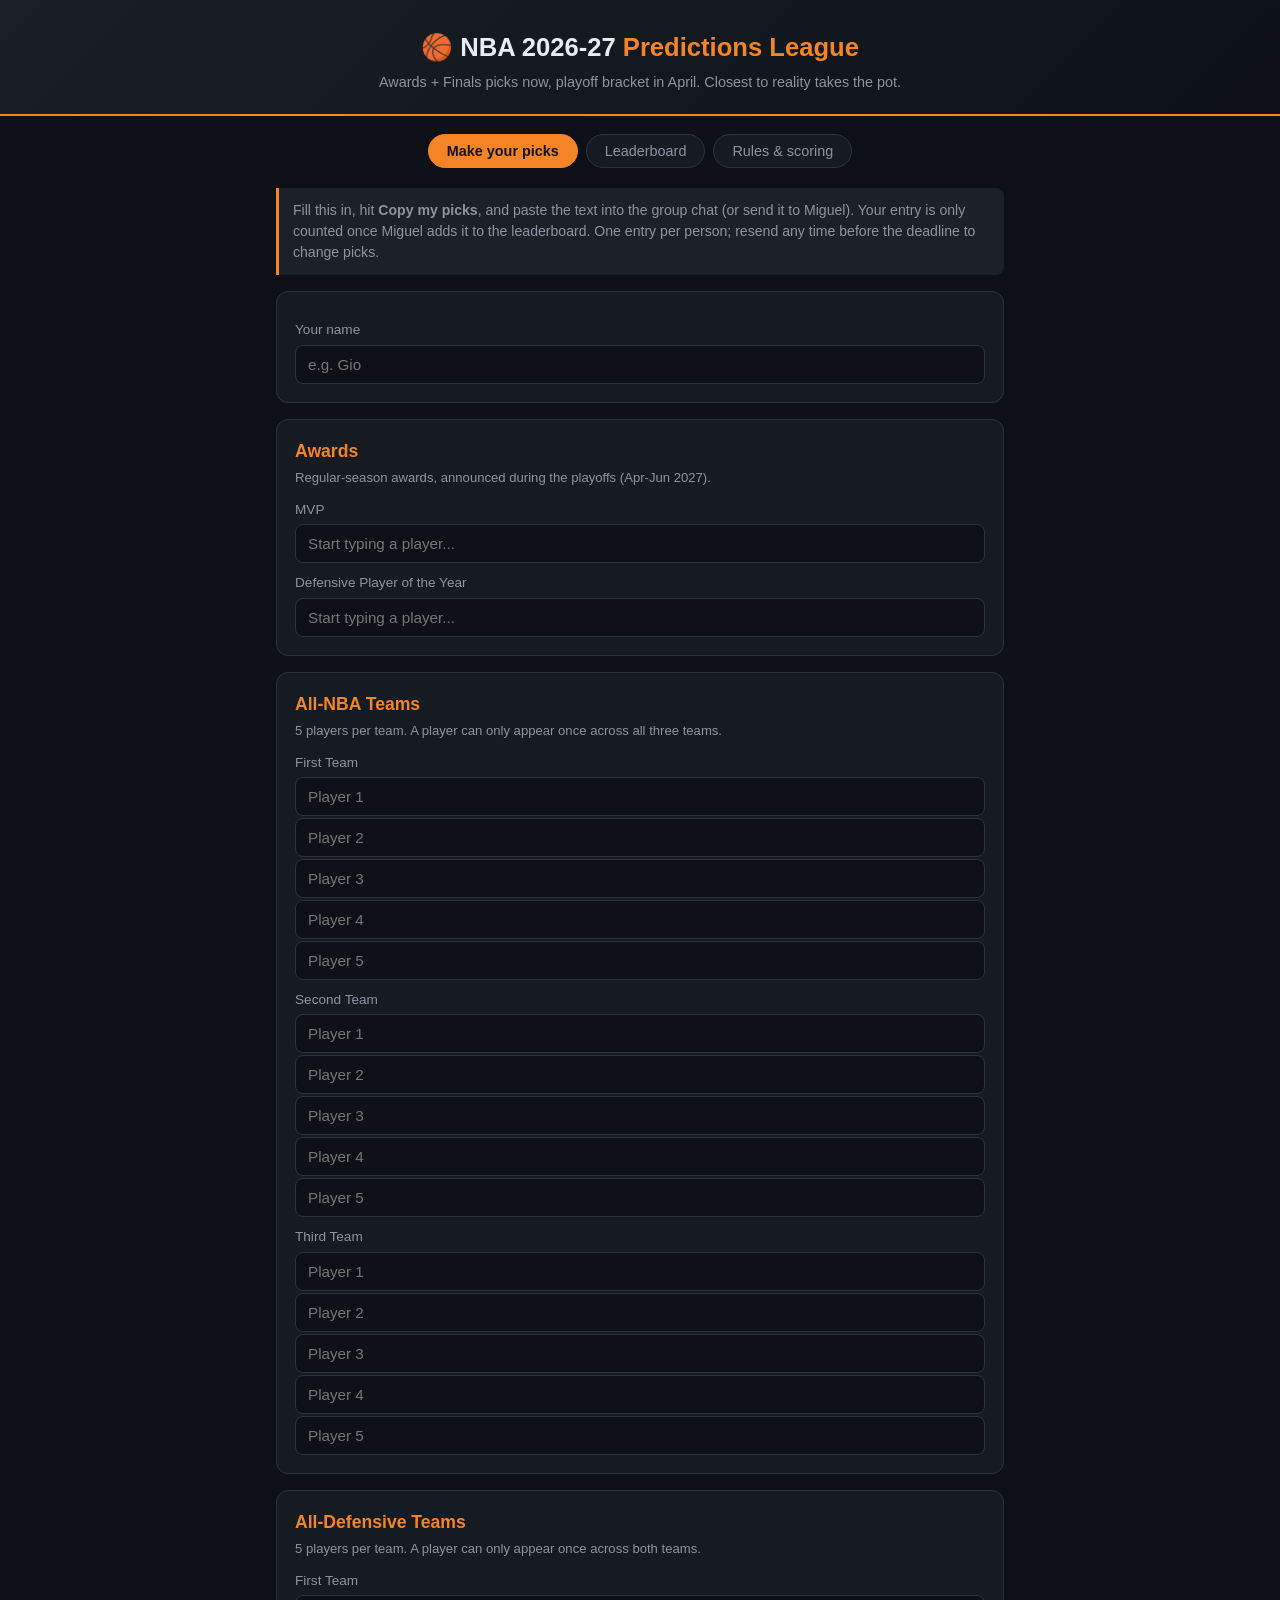
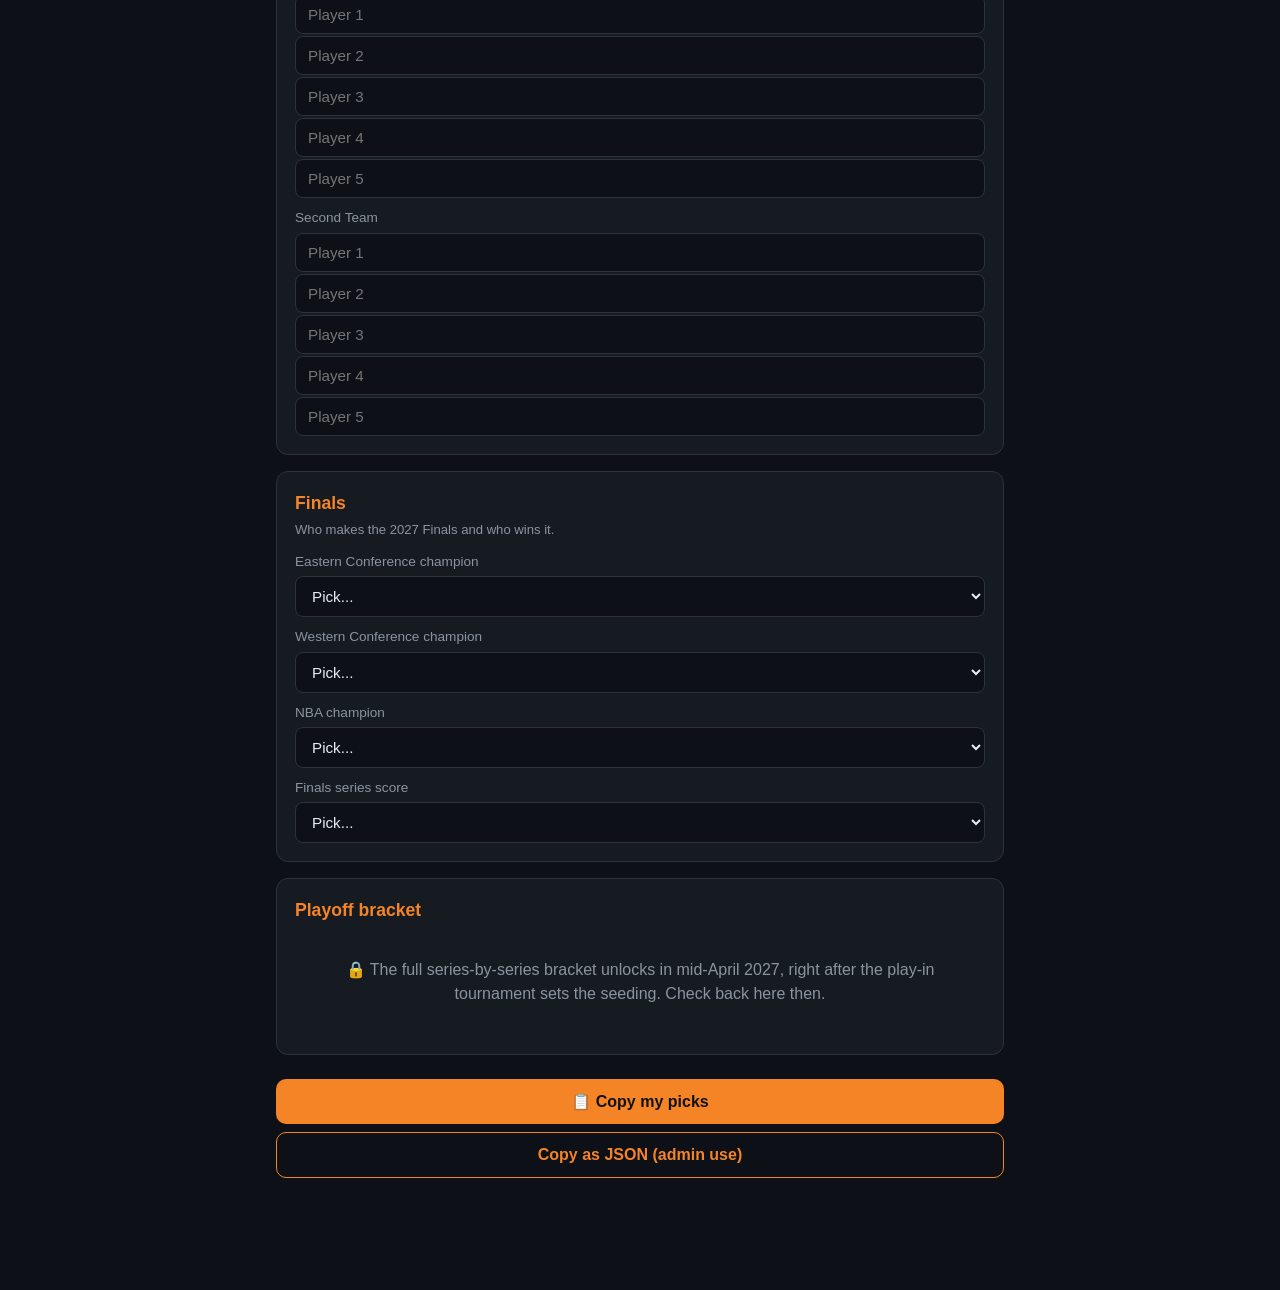
==== index.html @ 23dc4b5f "Rename 1-index.html to index.html" ====
<!DOCTYPE html>
<html lang="en">
<head>
<meta charset="UTF-8">
<meta name="viewport" content="width=device-width, initial-scale=1.0">
<title>NBA 26-27 Predictions League</title>
<style>
  :root { --bg:#0d1117; --card:#161b22; --line:#2d333b; --txt:#e6edf3; --dim:#8b949e; --orange:#f58426; --blue:#1d4ed8; }
  * { box-sizing:border-box; margin:0; padding:0; }
  body { font-family:-apple-system,'Segoe UI',Roboto,Helvetica,Arial,sans-serif; background:var(--bg); color:var(--txt); line-height:1.5; padding-bottom:60px; }
  header { background:linear-gradient(135deg,#1a1f27,#0d1117); border-bottom:2px solid var(--orange); padding:28px 16px 20px; text-align:center; }
  header h1 { font-size:1.6rem; } header h1 span { color:var(--orange); }
  header p { color:var(--dim); font-size:.9rem; margin-top:6px; }
  nav { display:flex; justify-content:center; gap:8px; margin:18px 16px 0; flex-wrap:wrap; }
  nav button { background:var(--card); color:var(--dim); border:1px solid var(--line); border-radius:20px; padding:8px 18px; font-size:.9rem; cursor:pointer; }
  nav button.active { background:var(--orange); color:#111; border-color:var(--orange); font-weight:600; }
  main { max-width:760px; margin:0 auto; padding:20px 16px; }
  .tab { display:none; } .tab.active { display:block; }
  .card { background:var(--card); border:1px solid var(--line); border-radius:12px; padding:18px; margin-bottom:16px; }
  .card h2 { font-size:1.1rem; color:var(--orange); margin-bottom:4px; }
  .card .sub { color:var(--dim); font-size:.82rem; margin-bottom:12px; }
  label { display:block; font-size:.85rem; color:var(--dim); margin:10px 0 4px; }
  input, select { width:100%; background:#0d1117; color:var(--txt); border:1px solid var(--line); border-radius:8px; padding:10px 12px; font-size:.95rem; }
  input:focus, select:focus { outline:none; border-color:var(--orange); }
  .row5 { display:grid; grid-template-columns:1fr; gap:2px; }
  .btn { display:inline-block; background:var(--orange); color:#111; border:none; border-radius:10px; padding:13px 22px; font-size:1rem; font-weight:700; cursor:pointer; width:100%; margin-top:8px; }
  .btn.secondary { background:transparent; color:var(--orange); border:1px solid var(--orange); }
  .btn:disabled { opacity:.5; cursor:not-allowed; }
  #msg { text-align:center; margin-top:10px; font-size:.9rem; min-height:22px; }
  #msg.ok { color:#3fb950; } #msg.err { color:#f85149; }
  table { width:100%; border-collapse:collapse; font-size:.88rem; }
  th, td { padding:9px 8px; border-bottom:1px solid var(--line); text-align:left; }
  th { color:var(--dim); font-weight:600; font-size:.78rem; text-transform:uppercase; letter-spacing:.04em; }
  .picks-detail { font-size:.8rem; color:var(--dim); }
  .pill { display:inline-block; background:#21262d; border-radius:12px; padding:2px 10px; margin:2px 2px; font-size:.78rem; }
  .pill.hit { background:#14532d; color:#86efac; } .pill.close { background:#713f12; color:#fde047; }
  ol.rules { padding-left:20px; } ol.rules li { margin-bottom:10px; font-size:.92rem; }
  ol.rules b { color:var(--orange); }
  .note { background:#1c2128; border-left:3px solid var(--orange); padding:12px 14px; border-radius:0 8px 8px 0; font-size:.88rem; color:var(--dim); margin-bottom:16px; }
  .locked { text-align:center; padding:30px 10px; color:var(--dim); }
</style>
</head>
<body>
<header>
  <h1>🏀 NBA 2026-27 <span>Predictions League</span></h1>
  <p>Awards + Finals picks now, playoff bracket in April. Closest to reality takes the pot.</p>
</header>
<nav>
  <button class="active" data-tab="pick">Make your picks</button>
  <button data-tab="board">Leaderboard</button>
  <button data-tab="rules">Rules & scoring</button>
</nav>
<main>
  <div class="tab active" id="tab-pick">
    <div class="note">Fill this in, hit <b>Copy my picks</b>, and paste the text into the group chat (or send it to Miguel). Your entry is only counted once Miguel adds it to the leaderboard. One entry per person; resend any time before the deadline to change picks.</div>
    <div class="card">
      <label>Your name</label>
      <input id="f-name" placeholder="e.g. Gio" maxlength="30">
    </div>
    <div class="card">
      <h2>Awards</h2>
      <div class="sub">Regular-season awards, announced during the playoffs (Apr-Jun 2027).</div>
      <label>MVP</label><input class="pl" id="f-mvp" list="players" placeholder="Start typing a player...">
      <label>Defensive Player of the Year</label><input class="pl" id="f-dpoy" list="players" placeholder="Start typing a player...">
    </div>
    <div class="card">
      <h2>All-NBA Teams</h2>
      <div class="sub">5 players per team. A player can only appear once across all three teams.</div>
      <label>First Team</label><div class="row5" id="f-nba1"></div>
      <label>Second Team</label><div class="row5" id="f-nba2"></div>
      <label>Third Team</label><div class="row5" id="f-nba3"></div>
    </div>
    <div class="card">
      <h2>All-Defensive Teams</h2>
      <div class="sub">5 players per team. A player can only appear once across both teams.</div>
      <label>First Team</label><div class="row5" id="f-def1"></div>
      <label>Second Team</label><div class="row5" id="f-def2"></div>
    </div>
    <div class="card">
      <h2>Finals</h2>
      <div class="sub">Who makes the 2027 Finals and who wins it.</div>
      <label>Eastern Conference champion</label><select id="f-east"></select>
      <label>Western Conference champion</label><select id="f-west"></select>
      <label>NBA champion</label><select id="f-champ"></select>
      <label>Finals series score</label>
      <select id="f-score"><option value="">Pick...</option><option>4-0</option><option>4-1</option><option>4-2</option><option>4-3</option></select>
    </div>
    <div class="card">
      <h2>Playoff bracket</h2>
      <div class="locked">🔒 The full series-by-series bracket unlocks in mid-April 2027, right after the play-in tournament sets the seeding. Check back here then.</div>
    </div>
    <button class="btn" id="btn-copy">📋 Copy my picks</button>
    <button class="btn secondary" id="btn-json">Copy as JSON (admin use)</button>
    <div id="msg"></div>
  </div>

  <div class="tab" id="tab-board">
    <div id="board"></div>
  </div>

  <div class="tab" id="tab-rules">
    <div class="card">
      <h2>How it works</h2>
      <ol class="rules">
        <li><b>Enter before the deadline.</b> Award + Finals picks lock when the 2027 play-in tournament tips off (mid-April 2027). The playoff bracket opens right after, and locks before Game 1 of the first round.</li>
        <li><b>Submit via the group chat.</b> This site can't store entries itself. Fill the form, copy the text, paste it to Miguel. He adds it to the leaderboard.</li>
        <li><b>Scoring is automatic.</b> Once official results are in (awards are announced during the playoffs; the Finals end in June), the leaderboard scores itself.</li>
        <li><b>Winner takes the pot.</b> Most points wins. Tiebreak: correct champion, then correct MVP, then earliest submission.</li>
      </ol>
    </div>
    <div class="card">
      <h2>Scoring</h2>
      <table>
        <tr><th>Pick</th><th>Points</th></tr>
        <tr><td>MVP</td><td>10 (5 if your pick finishes 2nd or 3rd)</td></tr>
        <tr><td>Defensive Player of the Year</td><td>8 (4 if 2nd or 3rd)</td></tr>
        <tr><td>All-NBA, per player</td><td>3 in the exact team you called, 2 if on a different All-NBA team</td></tr>
        <tr><td>All-Defensive, per player</td><td>2 in the exact team, 1 if on the other team</td></tr>
        <tr><td>Conference champion</td><td>10 each (East + West)</td></tr>
        <tr><td>NBA champion</td><td>15</td></tr>
        <tr><td>Exact Finals score</td><td>+5 (only if champion correct)</td></tr>
      </table>
      <div class="sub" style="margin-top:10px">Max from this phase: 123 pts. Playoff bracket points (April): 5 per 1st-round series, 8 per conference semi, 12 per conference final, 20 for the Finals series, +2 per exact series length.</div>
    </div>
  </div>
</main>
<datalist id="players"></datalist>
<script>
const PLAYERS = ["Luka Doncic","Victor Wembanyama","Shai Gilgeous-Alexander","Nikola Jokic","Giannis Antetokounmpo","Jayson Tatum","Anthony Edwards","Jalen Brunson","Cade Cunningham","Donovan Mitchell","Jalen Williams","Kevin Durant","LeBron James","Stephen Curry","Anthony Davis","Joel Embiid","Tyrese Haliburton","Paolo Banchero","Franz Wagner","Evan Mobley","Amen Thompson","Ausar Thompson","Alperen Sengun","Jalen Johnson","Trae Young","LaMelo Ball","Devin Booker","De'Aaron Fox","Tyrese Maxey","Jaylen Brown","Kawhi Leonard","James Harden","Kyrie Irving","Damian Lillard","Karl-Anthony Towns","Domantas Sabonis","Rudy Gobert","Jaren Jackson Jr.","Chet Holmgren","Draymond Green","Dyson Daniels","Bam Adebayo","Scottie Barnes","Brandon Ingram","Zion Williamson","Ja Morant","Lauri Markkanen","Dejounte Murray","Derrick White","Jrue Holiday","Kristaps Porzingis","Aaron Gordon","Jamal Murray","Michael Porter Jr.","Austin Reaves","Darius Garland","Jarrett Allen","Pascal Siakam","OG Anunoby","Mikal Bridges","Josh Hart","Alex Caruso","Luguentz Dort","Trey Murphy III","Cooper Flagg","Dylan Harper"];
const EAST = ["Atlanta Hawks","Boston Celtics","Brooklyn Nets","Charlotte Hornets","Chicago Bulls","Cleveland Cavaliers","Detroit Pistons","Indiana Pacers","Miami Heat","Milwaukee Bucks","New York Knicks","Orlando Magic","Philadelphia 76ers","Toronto Raptors","Washington Wizards"];
const WEST = ["Dallas Mavericks","Denver Nuggets","Golden State Warriors","Houston Rockets","LA Clippers","Los Angeles Lakers","Memphis Grizzlies","Minnesota Timberwolves","New Orleans Pelicans","Oklahoma City Thunder","Phoenix Suns","Portland Trail Blazers","Sacramento Kings","San Antonio Spurs","Utah Jazz"];

const dl = document.getElementById('players');
PLAYERS.forEach(p => { const o=document.createElement('option'); o.value=p; dl.appendChild(o); });
function buildRow(id){ const d=document.getElementById(id); for(let i=0;i<5;i++){ const inp=document.createElement('input'); inp.className='pl'; inp.setAttribute('list','players'); inp.placeholder='Player '+(i+1); d.appendChild(inp);} }
['f-nba1','f-nba2','f-nba3','f-def1','f-def2'].forEach(buildRow);
function fillTeams(id,teams){ const s=document.getElementById(id); s.innerHTML='<option value="">Pick...</option>'+teams.map(t=>`<option>${t}</option>`).join(''); }
fillTeams('f-east',EAST); fillTeams('f-west',WEST); fillTeams('f-champ',EAST.concat(WEST));

function vals(id){ return Array.from(document.getElementById(id).querySelectorAll('input')).map(i=>i.value.trim()); }
function collect(){
  const p = {
    name: document.getElementById('f-name').value.trim(),
    mvp: document.getElementById('f-mvp').value.trim(),
    dpoy: document.getElementById('f-dpoy').value.trim(),
    allNba1: vals('f-nba1'), allNba2: vals('f-nba2'), allNba3: vals('f-nba3'),
    allDef1: vals('f-def1'), allDef2: vals('f-def2'),
    east: document.getElementById('f-east').value, west: document.getElementById('f-west').value,
    champion: document.getElementById('f-champ').value, finalsScore: document.getElementById('f-score').value,
    submitted: new Date().toISOString().slice(0,10)
  };
  return p;
}
function validate(p){
  if(!p.name) return 'Add your name.';
  for(const [k,label] of [['mvp','MVP'],['dpoy','DPOY'],['east','East champion'],['west','West champion'],['champion','NBA champion'],['finalsScore','Finals score']]) if(!p[k]) return 'Missing: '+label;
  const nba = p.allNba1.concat(p.allNba2,p.allNba3), def = p.allDef1.concat(p.allDef2);
  if(nba.some(x=>!x)) return 'Fill all 15 All-NBA slots.';
  if(def.some(x=>!x)) return 'Fill all 10 All-Defensive slots.';
  if(new Set(nba.map(x=>x.toLowerCase())).size !== 15) return 'All-NBA: each player can only appear once across the three teams.';
  if(new Set(def.map(x=>x.toLowerCase())).size !== 10) return 'All-Defensive: each player can only appear once across both teams.';
  if(p.champion !== p.east && p.champion !== p.west) return 'The NBA champion must be one of your two conference champions.';
  return null;
}
function fmt(p){
  return `🏀 NBA 26-27 Picks - ${p.name}\nMVP: ${p.mvp}\nDPOY: ${p.dpoy}\nAll-NBA 1st: ${p.allNba1.join(', ')}\nAll-NBA 2nd: ${p.allNba2.join(', ')}\nAll-NBA 3rd: ${p.allNba3.join(', ')}\nAll-Def 1st: ${p.allDef1.join(', ')}\nAll-Def 2nd: ${p.allDef2.join(', ')}\nFinals: ${p.east} vs ${p.west}\nChampion: ${p.champion} (${p.finalsScore})`;
}
function flash(t,ok){ const m=document.getElementById('msg'); m.textContent=t; m.className=ok?'ok':'err'; }
function doCopy(text){
  if(navigator.clipboard && navigator.clipboard.writeText) return navigator.clipboard.writeText(text);
  const ta=document.createElement('textarea'); ta.value=text; document.body.appendChild(ta); ta.select(); document.execCommand('copy'); ta.remove(); return Promise.resolve();
}
document.getElementById('btn-copy').onclick = () => {
  const p=collect(); const err=validate(p); if(err) return flash(err,false);
  doCopy(fmt(p)).then(()=>flash('Copied! Now paste it in the group chat and send it to Miguel.',true)).catch(()=>flash('Copy failed - long-press and select the text instead.',false));
};
document.getElementById('btn-json').onclick = () => {
  const p=collect(); const err=validate(p); if(err) return flash(err,false);
  doCopy(JSON.stringify(p)).then(()=>flash('JSON copied (for the admin file).',true)).catch(()=>flash('Copy failed.',false));
};

/* Leaderboard */
function score(p,r){
  let s=0; const det={};
  if(r.mvp){ if(p.mvp===r.mvp) s+=10; else if((r.mvpTop3||[]).includes(p.mvp)) s+=5; }
  if(r.dpoy){ if(p.dpoy===r.dpoy) s+=8; else if((r.dpoyTop3||[]).includes(p.dpoy)) s+=4; }
  [['allNba1',3,2],['allNba2',3,2],['allNba3',3,2]].forEach(([k,exact,any])=>{
    const all = (r.allNba1||[]).concat(r.allNba2||[],r.allNba3||[]);
    (p[k]||[]).forEach(x=>{ if((r[k]||[]).includes(x)) s+=exact; else if(all.includes(x)) s+=any; });
  });
  [['allDef1',2,1],['allDef2',2,1]].forEach(([k,exact,any])=>{
    const all = (r.allDef1||[]).concat(r.allDef2||[]);
    (p[k]||[]).forEach(x=>{ if((r[k]||[]).includes(x)) s+=exact; else if(all.includes(x)) s+=any; });
  });
  if(r.east && p.east===r.east) s+=10;
  if(r.west && p.west===r.west) s+=10;
  if(r.champion && p.champion===r.champion){ s+=15; if(r.finalsScore && p.finalsScore===r.finalsScore) s+=5; }
  det.max=123; return s;
}
function hasResults(r){ return r && (r.mvp || r.dpoy || r.east || r.champion || (r.allNba1||[]).length); }
function renderBoard(){
  const b=document.getElementById('board');
  const picks = window.PICKS||[], r = window.RESULTS||{};
  if(!picks.length){ b.innerHTML='<div class="card"><div class="locked">No entries yet. Be the first - make your picks and send them to Miguel.</div></div>'; return; }
  const scored = hasResults(r);
  let rows = picks.map(p=>({p, s: score(p,r)})).sort((a,b)=>b.s-a.s);
  let html = '<div class="card"><h2>Leaderboard</h2><div class="sub">'+(scored?'Scored against official results so far.':'Results not in yet - standings go live as results are announced (Apr-Jun 2027).')+'</div><table><tr><th>#</th><th>Name</th><th>Pts</th><th>Picks</th></tr>';
  rows.forEach((x,i)=>{
    html += `<tr><td>${i+1}</td><td><b>${x.p.name}</b><br><span class="picks-detail">in ${x.p.submitted||'-'}</span></td><td>${scored?x.s:'-'}</td>
      <td class="picks-detail">MVP: ${x.p.mvp}<br>DPOY: ${x.p.dpoy}<br>Champ: ${x.p.champion} (${x.p.finalsScore||'?'})</td></tr>`;
  });
  html += '</table></div>';
  b.innerHTML = html;
}
renderBoard();

document.querySelectorAll('nav button').forEach(btn=>{
  btn.onclick=()=>{ document.querySelectorAll('nav button').forEach(x=>x.classList.remove('active')); btn.classList.add('active');
    document.querySelectorAll('.tab').forEach(t=>t.classList.remove('active')); document.getElementById('tab-'+btn.dataset.tab).classList.add('active');
    if(btn.dataset.tab==='board') renderBoard(); };
});
</script>
<script src="picks.js"></script>
<script src="results.js"></script>
<script>renderBoard();</script>
</body>
</html>
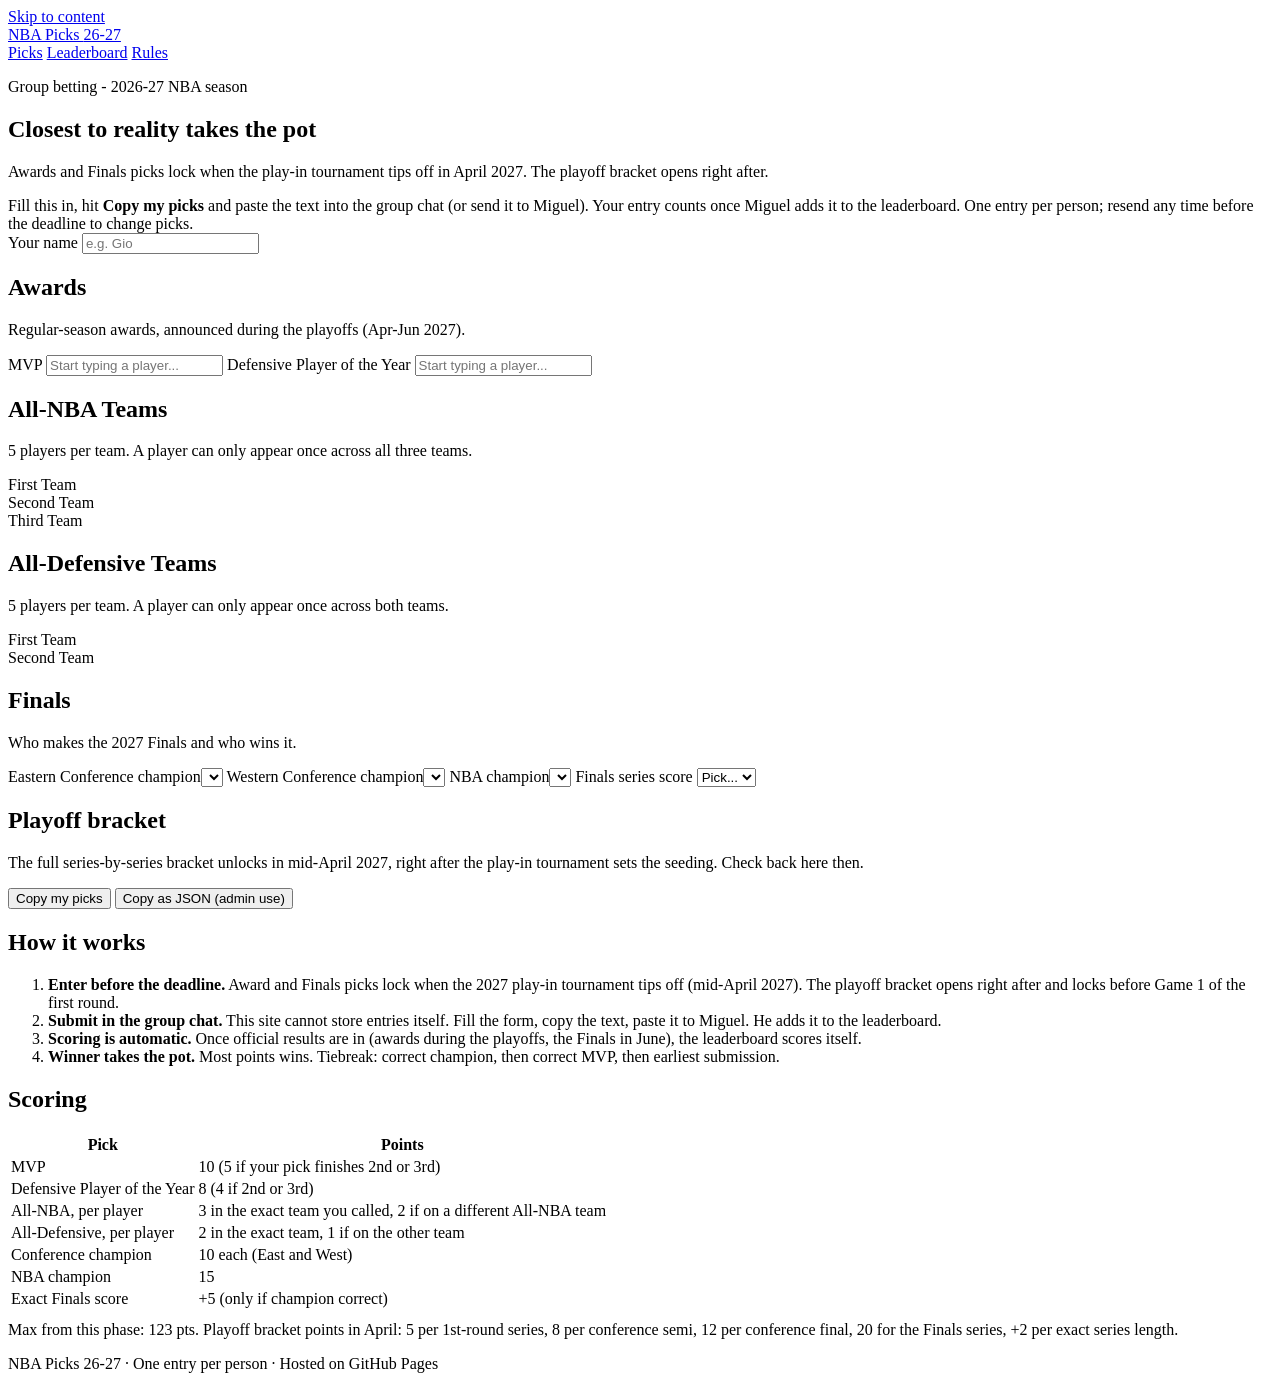
==== commit c9ea1560: "Update index.html" ====
--- a/index.html
+++ b/index.html
@@ -1,114 +1,105 @@
-<!DOCTYPE html>
+<!doctype html>
 <html lang="en">
 <head>
-<meta charset="UTF-8">
-<meta name="viewport" content="width=device-width, initial-scale=1.0">
-<title>NBA 26-27 Predictions League</title>
-<style>
-  :root { --bg:#0d1117; --card:#161b22; --line:#2d333b; --txt:#e6edf3; --dim:#8b949e; --orange:#f58426; --blue:#1d4ed8; }
-  * { box-sizing:border-box; margin:0; padding:0; }
-  body { font-family:-apple-system,'Segoe UI',Roboto,Helvetica,Arial,sans-serif; background:var(--bg); color:var(--txt); line-height:1.5; padding-bottom:60px; }
-  header { background:linear-gradient(135deg,#1a1f27,#0d1117); border-bottom:2px solid var(--orange); padding:28px 16px 20px; text-align:center; }
-  header h1 { font-size:1.6rem; } header h1 span { color:var(--orange); }
-  header p { color:var(--dim); font-size:.9rem; margin-top:6px; }
-  nav { display:flex; justify-content:center; gap:8px; margin:18px 16px 0; flex-wrap:wrap; }
-  nav button { background:var(--card); color:var(--dim); border:1px solid var(--line); border-radius:20px; padding:8px 18px; font-size:.9rem; cursor:pointer; }
-  nav button.active { background:var(--orange); color:#111; border-color:var(--orange); font-weight:600; }
-  main { max-width:760px; margin:0 auto; padding:20px 16px; }
-  .tab { display:none; } .tab.active { display:block; }
-  .card { background:var(--card); border:1px solid var(--line); border-radius:12px; padding:18px; margin-bottom:16px; }
-  .card h2 { font-size:1.1rem; color:var(--orange); margin-bottom:4px; }
-  .card .sub { color:var(--dim); font-size:.82rem; margin-bottom:12px; }
-  label { display:block; font-size:.85rem; color:var(--dim); margin:10px 0 4px; }
-  input, select { width:100%; background:#0d1117; color:var(--txt); border:1px solid var(--line); border-radius:8px; padding:10px 12px; font-size:.95rem; }
-  input:focus, select:focus { outline:none; border-color:var(--orange); }
-  .row5 { display:grid; grid-template-columns:1fr; gap:2px; }
-  .btn { display:inline-block; background:var(--orange); color:#111; border:none; border-radius:10px; padding:13px 22px; font-size:1rem; font-weight:700; cursor:pointer; width:100%; margin-top:8px; }
-  .btn.secondary { background:transparent; color:var(--orange); border:1px solid var(--orange); }
-  .btn:disabled { opacity:.5; cursor:not-allowed; }
-  #msg { text-align:center; margin-top:10px; font-size:.9rem; min-height:22px; }
-  #msg.ok { color:#3fb950; } #msg.err { color:#f85149; }
-  table { width:100%; border-collapse:collapse; font-size:.88rem; }
-  th, td { padding:9px 8px; border-bottom:1px solid var(--line); text-align:left; }
-  th { color:var(--dim); font-weight:600; font-size:.78rem; text-transform:uppercase; letter-spacing:.04em; }
-  .picks-detail { font-size:.8rem; color:var(--dim); }
-  .pill { display:inline-block; background:#21262d; border-radius:12px; padding:2px 10px; margin:2px 2px; font-size:.78rem; }
-  .pill.hit { background:#14532d; color:#86efac; } .pill.close { background:#713f12; color:#fde047; }
-  ol.rules { padding-left:20px; } ol.rules li { margin-bottom:10px; font-size:.92rem; }
-  ol.rules b { color:var(--orange); }
-  .note { background:#1c2128; border-left:3px solid var(--orange); padding:12px 14px; border-radius:0 8px 8px 0; font-size:.88rem; color:var(--dim); margin-bottom:16px; }
-  .locked { text-align:center; padding:30px 10px; color:var(--dim); }
-</style>
+  <meta charset="utf-8">
+  <meta name="viewport" content="width=device-width, initial-scale=1">
+  <title>NBA Picks 26-27 | Closest to reality takes the pot</title>
+  <meta name="description" content="Group predictions league for the 2026-27 NBA season: MVP, DPOY, All-NBA and All-Defensive picks, Finals calls, and a playoff bracket in April.">
+  <meta property="og:title" content="NBA Picks 26-27">
+  <meta property="og:description" content="Group predictions league for the 2026-27 NBA season. Most correct picks takes the pot.">
+  <meta property="og:type" content="website">
+  <link rel="icon" href="favicon.svg" type="image/svg+xml">
+  <link rel="preconnect" href="https://fonts.googleapis.com">
+  <link rel="preconnect" href="https://fonts.gstatic.com" crossorigin>
+  <link rel="stylesheet" href="https://fonts.googleapis.com/css2?family=Archivo:wght@600;800&family=Manrope:wght@400;600&display=swap">
+  <link rel="stylesheet" href="assets/site.css">
+  <script>document.documentElement.classList.add('js');setTimeout(function(){if(!window.siteReady)document.documentElement.classList.remove('js')},2500)</script>
+  <script src="assets/site.js" defer></script>
 </head>
 <body>
-<header>
-  <h1>🏀 NBA 2026-27 <span>Predictions League</span></h1>
-  <p>Awards + Finals picks now, playoff bracket in April. Closest to reality takes the pot.</p>
+<a class="skip" href="#main">Skip to content</a>
+<header class="site-header">
+  <a class="brand" href="index.html">NBA Picks <span>26-27</span></a>
+  <nav class="site-nav" aria-label="Sections">
+    <a href="#tab-pick" data-tab="pick" aria-current="page">Picks</a>
+    <a href="#tab-board" data-tab="board">Leaderboard</a>
+    <a href="#tab-rules" data-tab="rules">Rules</a>
+  </nav>
 </header>
-<nav>
-  <button class="active" data-tab="pick">Make your picks</button>
-  <button data-tab="board">Leaderboard</button>
-  <button data-tab="rules">Rules & scoring</button>
-</nav>
-<main>
-  <div class="tab active" id="tab-pick">
-    <div class="note">Fill this in, hit <b>Copy my picks</b>, and paste the text into the group chat (or send it to Miguel). Your entry is only counted once Miguel adds it to the leaderboard. One entry per person; resend any time before the deadline to change picks.</div>
-    <div class="card">
-      <label>Your name</label>
-      <input id="f-name" placeholder="e.g. Gio" maxlength="30">
+<main id="main">
+  <section class="hero reveal">
+    <p class="kicker">Group betting - 2026-27 NBA season</p>
+    <h1>Closest to reality <span class="accent">takes the pot</span></h1>
+    <p class="support">Awards and Finals picks lock when the play-in tournament tips off in April 2027. The playoff bracket opens right after.</p>
+  </section>
+
+  <section class="tab active" id="tab-pick" aria-label="Make your picks">
+    <div class="note reveal">Fill this in, hit <strong>Copy my picks</strong> and paste the text into the group chat (or send it to Miguel). Your entry counts once Miguel adds it to the leaderboard. One entry per person; resend any time before the deadline to change picks.</div>
+
+    <div class="panel reveal">
+      <label class="field-label" for="f-name">Your name</label>
+      <input id="f-name" placeholder="e.g. Gio" maxlength="30" autocomplete="off">
     </div>
-    <div class="card">
+
+    <div class="panel reveal">
       <h2>Awards</h2>
-      <div class="sub">Regular-season awards, announced during the playoffs (Apr-Jun 2027).</div>
-      <label>MVP</label><input class="pl" id="f-mvp" list="players" placeholder="Start typing a player...">
-      <label>Defensive Player of the Year</label><input class="pl" id="f-dpoy" list="players" placeholder="Start typing a player...">
+      <p class="sub">Regular-season awards, announced during the playoffs (Apr-Jun 2027).</p>
+      <label class="field-label" for="f-mvp">MVP</label>
+      <input class="pl" id="f-mvp" list="players" placeholder="Start typing a player..." autocomplete="off">
+      <label class="field-label" for="f-dpoy">Defensive Player of the Year</label>
+      <input class="pl" id="f-dpoy" list="players" placeholder="Start typing a player..." autocomplete="off">
     </div>
-    <div class="card">
+
+    <div class="panel reveal">
       <h2>All-NBA Teams</h2>
-      <div class="sub">5 players per team. A player can only appear once across all three teams.</div>
-      <label>First Team</label><div class="row5" id="f-nba1"></div>
-      <label>Second Team</label><div class="row5" id="f-nba2"></div>
-      <label>Third Team</label><div class="row5" id="f-nba3"></div>
+      <p class="sub">5 players per team. A player can only appear once across all three teams.</p>
+      <span class="field-label">First Team</span><div class="row5" id="f-nba1"></div>
+      <span class="field-label">Second Team</span><div class="row5" id="f-nba2"></div>
+      <span class="field-label">Third Team</span><div class="row5" id="f-nba3"></div>
     </div>
-    <div class="card">
+
+    <div class="panel reveal">
       <h2>All-Defensive Teams</h2>
-      <div class="sub">5 players per team. A player can only appear once across both teams.</div>
-      <label>First Team</label><div class="row5" id="f-def1"></div>
-      <label>Second Team</label><div class="row5" id="f-def2"></div>
+      <p class="sub">5 players per team. A player can only appear once across both teams.</p>
+      <span class="field-label">First Team</span><div class="row5" id="f-def1"></div>
+      <span class="field-label">Second Team</span><div class="row5" id="f-def2"></div>
     </div>
-    <div class="card">
+
+    <div class="panel reveal">
       <h2>Finals</h2>
-      <div class="sub">Who makes the 2027 Finals and who wins it.</div>
-      <label>Eastern Conference champion</label><select id="f-east"></select>
-      <label>Western Conference champion</label><select id="f-west"></select>
-      <label>NBA champion</label><select id="f-champ"></select>
-      <label>Finals series score</label>
+      <p class="sub">Who makes the 2027 Finals and who wins it.</p>
+      <label class="field-label" for="f-east">Eastern Conference champion</label><select id="f-east"></select>
+      <label class="field-label" for="f-west">Western Conference champion</label><select id="f-west"></select>
+      <label class="field-label" for="f-champ">NBA champion</label><select id="f-champ"></select>
+      <label class="field-label" for="f-score">Finals series score</label>
       <select id="f-score"><option value="">Pick...</option><option>4-0</option><option>4-1</option><option>4-2</option><option>4-3</option></select>
     </div>
-    <div class="card">
+
+    <div class="panel reveal locked-panel">
       <h2>Playoff bracket</h2>
-      <div class="locked">🔒 The full series-by-series bracket unlocks in mid-April 2027, right after the play-in tournament sets the seeding. Check back here then.</div>
+      <p class="locked">The full series-by-series bracket unlocks in mid-April 2027, right after the play-in tournament sets the seeding. Check back here then.</p>
     </div>
-    <button class="btn" id="btn-copy">📋 Copy my picks</button>
-    <button class="btn secondary" id="btn-json">Copy as JSON (admin use)</button>
-    <div id="msg"></div>
-  </div>
 
-  <div class="tab" id="tab-board">
+    <button class="btn btn-cta" id="btn-copy" type="button">Copy my picks</button>
+    <button class="btn btn-ghost" id="btn-json" type="button">Copy as JSON (admin use)</button>
+    <p id="msg" role="status" aria-live="polite"></p>
+  </section>
+
+  <section class="tab" id="tab-board" aria-label="Leaderboard">
     <div id="board"></div>
-  </div>
+  </section>
 
-  <div class="tab" id="tab-rules">
-    <div class="card">
+  <section class="tab" id="tab-rules" aria-label="Rules and scoring">
+    <div class="panel reveal in-view">
       <h2>How it works</h2>
       <ol class="rules">
-        <li><b>Enter before the deadline.</b> Award + Finals picks lock when the 2027 play-in tournament tips off (mid-April 2027). The playoff bracket opens right after, and locks before Game 1 of the first round.</li>
-        <li><b>Submit via the group chat.</b> This site can't store entries itself. Fill the form, copy the text, paste it to Miguel. He adds it to the leaderboard.</li>
-        <li><b>Scoring is automatic.</b> Once official results are in (awards are announced during the playoffs; the Finals end in June), the leaderboard scores itself.</li>
-        <li><b>Winner takes the pot.</b> Most points wins. Tiebreak: correct champion, then correct MVP, then earliest submission.</li>
+        <li><strong>Enter before the deadline.</strong> Award and Finals picks lock when the 2027 play-in tournament tips off (mid-April 2027). The playoff bracket opens right after and locks before Game 1 of the first round.</li>
+        <li><strong>Submit in the group chat.</strong> This site cannot store entries itself. Fill the form, copy the text, paste it to Miguel. He adds it to the leaderboard.</li>
+        <li><strong>Scoring is automatic.</strong> Once official results are in (awards during the playoffs, the Finals in June), the leaderboard scores itself.</li>
+        <li><strong>Winner takes the pot.</strong> Most points wins. Tiebreak: correct champion, then correct MVP, then earliest submission.</li>
       </ol>
     </div>
-    <div class="card">
+    <div class="panel reveal in-view">
       <h2>Scoring</h2>
       <table>
         <tr><th>Pick</th><th>Points</th></tr>
@@ -116,112 +107,19 @@
         <tr><td>Defensive Player of the Year</td><td>8 (4 if 2nd or 3rd)</td></tr>
         <tr><td>All-NBA, per player</td><td>3 in the exact team you called, 2 if on a different All-NBA team</td></tr>
         <tr><td>All-Defensive, per player</td><td>2 in the exact team, 1 if on the other team</td></tr>
-        <tr><td>Conference champion</td><td>10 each (East + West)</td></tr>
+        <tr><td>Conference champion</td><td>10 each (East and West)</td></tr>
         <tr><td>NBA champion</td><td>15</td></tr>
         <tr><td>Exact Finals score</td><td>+5 (only if champion correct)</td></tr>
       </table>
-      <div class="sub" style="margin-top:10px">Max from this phase: 123 pts. Playoff bracket points (April): 5 per 1st-round series, 8 per conference semi, 12 per conference final, 20 for the Finals series, +2 per exact series length.</div>
+      <p class="sub" style="margin-top:10px">Max from this phase: 123 pts. Playoff bracket points in April: 5 per 1st-round series, 8 per conference semi, 12 per conference final, 20 for the Finals series, +2 per exact series length.</p>
     </div>
-  </div>
+  </section>
 </main>
+<footer class="site-footer">
+  <p>NBA Picks 26-27 · One entry per person · Hosted on GitHub Pages</p>
+</footer>
 <datalist id="players"></datalist>
-<script>
-const PLAYERS = ["Luka Doncic","Victor Wembanyama","Shai Gilgeous-Alexander","Nikola Jokic","Giannis Antetokounmpo","Jayson Tatum","Anthony Edwards","Jalen Brunson","Cade Cunningham","Donovan Mitchell","Jalen Williams","Kevin Durant","LeBron James","Stephen Curry","Anthony Davis","Joel Embiid","Tyrese Haliburton","Paolo Banchero","Franz Wagner","Evan Mobley","Amen Thompson","Ausar Thompson","Alperen Sengun","Jalen Johnson","Trae Young","LaMelo Ball","Devin Booker","De'Aaron Fox","Tyrese Maxey","Jaylen Brown","Kawhi Leonard","James Harden","Kyrie Irving","Damian Lillard","Karl-Anthony Towns","Domantas Sabonis","Rudy Gobert","Jaren Jackson Jr.","Chet Holmgren","Draymond Green","Dyson Daniels","Bam Adebayo","Scottie Barnes","Brandon Ingram","Zion Williamson","Ja Morant","Lauri Markkanen","Dejounte Murray","Derrick White","Jrue Holiday","Kristaps Porzingis","Aaron Gordon","Jamal Murray","Michael Porter Jr.","Austin Reaves","Darius Garland","Jarrett Allen","Pascal Siakam","OG Anunoby","Mikal Bridges","Josh Hart","Alex Caruso","Luguentz Dort","Trey Murphy III","Cooper Flagg","Dylan Harper"];
-const EAST = ["Atlanta Hawks","Boston Celtics","Brooklyn Nets","Charlotte Hornets","Chicago Bulls","Cleveland Cavaliers","Detroit Pistons","Indiana Pacers","Miami Heat","Milwaukee Bucks","New York Knicks","Orlando Magic","Philadelphia 76ers","Toronto Raptors","Washington Wizards"];
-const WEST = ["Dallas Mavericks","Denver Nuggets","Golden State Warriors","Houston Rockets","LA Clippers","Los Angeles Lakers","Memphis Grizzlies","Minnesota Timberwolves","New Orleans Pelicans","Oklahoma City Thunder","Phoenix Suns","Portland Trail Blazers","Sacramento Kings","San Antonio Spurs","Utah Jazz"];
-
-const dl = document.getElementById('players');
-PLAYERS.forEach(p => { const o=document.createElement('option'); o.value=p; dl.appendChild(o); });
-function buildRow(id){ const d=document.getElementById(id); for(let i=0;i<5;i++){ const inp=document.createElement('input'); inp.className='pl'; inp.setAttribute('list','players'); inp.placeholder='Player '+(i+1); d.appendChild(inp);} }
-['f-nba1','f-nba2','f-nba3','f-def1','f-def2'].forEach(buildRow);
-function fillTeams(id,teams){ const s=document.getElementById(id); s.innerHTML='<option value="">Pick...</option>'+teams.map(t=>`<option>${t}</option>`).join(''); }
-fillTeams('f-east',EAST); fillTeams('f-west',WEST); fillTeams('f-champ',EAST.concat(WEST));
-
-function vals(id){ return Array.from(document.getElementById(id).querySelectorAll('input')).map(i=>i.value.trim()); }
-function collect(){
-  const p = {
-    name: document.getElementById('f-name').value.trim(),
-    mvp: document.getElementById('f-mvp').value.trim(),
-    dpoy: document.getElementById('f-dpoy').value.trim(),
-    allNba1: vals('f-nba1'), allNba2: vals('f-nba2'), allNba3: vals('f-nba3'),
-    allDef1: vals('f-def1'), allDef2: vals('f-def2'),
-    east: document.getElementById('f-east').value, west: document.getElementById('f-west').value,
-    champion: document.getElementById('f-champ').value, finalsScore: document.getElementById('f-score').value,
-    submitted: new Date().toISOString().slice(0,10)
-  };
-  return p;
-}
-function validate(p){
-  if(!p.name) return 'Add your name.';
-  for(const [k,label] of [['mvp','MVP'],['dpoy','DPOY'],['east','East champion'],['west','West champion'],['champion','NBA champion'],['finalsScore','Finals score']]) if(!p[k]) return 'Missing: '+label;
-  const nba = p.allNba1.concat(p.allNba2,p.allNba3), def = p.allDef1.concat(p.allDef2);
-  if(nba.some(x=>!x)) return 'Fill all 15 All-NBA slots.';
-  if(def.some(x=>!x)) return 'Fill all 10 All-Defensive slots.';
-  if(new Set(nba.map(x=>x.toLowerCase())).size !== 15) return 'All-NBA: each player can only appear once across the three teams.';
-  if(new Set(def.map(x=>x.toLowerCase())).size !== 10) return 'All-Defensive: each player can only appear once across both teams.';
-  if(p.champion !== p.east && p.champion !== p.west) return 'The NBA champion must be one of your two conference champions.';
-  return null;
-}
-function fmt(p){
-  return `🏀 NBA 26-27 Picks - ${p.name}\nMVP: ${p.mvp}\nDPOY: ${p.dpoy}\nAll-NBA 1st: ${p.allNba1.join(', ')}\nAll-NBA 2nd: ${p.allNba2.join(', ')}\nAll-NBA 3rd: ${p.allNba3.join(', ')}\nAll-Def 1st: ${p.allDef1.join(', ')}\nAll-Def 2nd: ${p.allDef2.join(', ')}\nFinals: ${p.east} vs ${p.west}\nChampion: ${p.champion} (${p.finalsScore})`;
-}
-function flash(t,ok){ const m=document.getElementById('msg'); m.textContent=t; m.className=ok?'ok':'err'; }
-function doCopy(text){
-  if(navigator.clipboard && navigator.clipboard.writeText) return navigator.clipboard.writeText(text);
-  const ta=document.createElement('textarea'); ta.value=text; document.body.appendChild(ta); ta.select(); document.execCommand('copy'); ta.remove(); return Promise.resolve();
-}
-document.getElementById('btn-copy').onclick = () => {
-  const p=collect(); const err=validate(p); if(err) return flash(err,false);
-  doCopy(fmt(p)).then(()=>flash('Copied! Now paste it in the group chat and send it to Miguel.',true)).catch(()=>flash('Copy failed - long-press and select the text instead.',false));
-};
-document.getElementById('btn-json').onclick = () => {
-  const p=collect(); const err=validate(p); if(err) return flash(err,false);
-  doCopy(JSON.stringify(p)).then(()=>flash('JSON copied (for the admin file).',true)).catch(()=>flash('Copy failed.',false));
-};
-
-/* Leaderboard */
-function score(p,r){
-  let s=0; const det={};
-  if(r.mvp){ if(p.mvp===r.mvp) s+=10; else if((r.mvpTop3||[]).includes(p.mvp)) s+=5; }
-  if(r.dpoy){ if(p.dpoy===r.dpoy) s+=8; else if((r.dpoyTop3||[]).includes(p.dpoy)) s+=4; }
-  [['allNba1',3,2],['allNba2',3,2],['allNba3',3,2]].forEach(([k,exact,any])=>{
-    const all = (r.allNba1||[]).concat(r.allNba2||[],r.allNba3||[]);
-    (p[k]||[]).forEach(x=>{ if((r[k]||[]).includes(x)) s+=exact; else if(all.includes(x)) s+=any; });
-  });
-  [['allDef1',2,1],['allDef2',2,1]].forEach(([k,exact,any])=>{
-    const all = (r.allDef1||[]).concat(r.allDef2||[]);
-    (p[k]||[]).forEach(x=>{ if((r[k]||[]).includes(x)) s+=exact; else if(all.includes(x)) s+=any; });
-  });
-  if(r.east && p.east===r.east) s+=10;
-  if(r.west && p.west===r.west) s+=10;
-  if(r.champion && p.champion===r.champion){ s+=15; if(r.finalsScore && p.finalsScore===r.finalsScore) s+=5; }
-  det.max=123; return s;
-}
-function hasResults(r){ return r && (r.mvp || r.dpoy || r.east || r.champion || (r.allNba1||[]).length); }
-function renderBoard(){
-  const b=document.getElementById('board');
-  const picks = window.PICKS||[], r = window.RESULTS||{};
-  if(!picks.length){ b.innerHTML='<div class="card"><div class="locked">No entries yet. Be the first - make your picks and send them to Miguel.</div></div>'; return; }
-  const scored = hasResults(r);
-  let rows = picks.map(p=>({p, s: score(p,r)})).sort((a,b)=>b.s-a.s);
-  let html = '<div class="card"><h2>Leaderboard</h2><div class="sub">'+(scored?'Scored against official results so far.':'Results not in yet - standings go live as results are announced (Apr-Jun 2027).')+'</div><table><tr><th>#</th><th>Name</th><th>Pts</th><th>Picks</th></tr>';
-  rows.forEach((x,i)=>{
-    html += `<tr><td>${i+1}</td><td><b>${x.p.name}</b><br><span class="picks-detail">in ${x.p.submitted||'-'}</span></td><td>${scored?x.s:'-'}</td>
-      <td class="picks-detail">MVP: ${x.p.mvp}<br>DPOY: ${x.p.dpoy}<br>Champ: ${x.p.champion} (${x.p.finalsScore||'?'})</td></tr>`;
-  });
-  html += '</table></div>';
-  b.innerHTML = html;
-}
-renderBoard();
-
-document.querySelectorAll('nav button').forEach(btn=>{
-  btn.onclick=()=>{ document.querySelectorAll('nav button').forEach(x=>x.classList.remove('active')); btn.classList.add('active');
-    document.querySelectorAll('.tab').forEach(t=>t.classList.remove('active')); document.getElementById('tab-'+btn.dataset.tab).classList.add('active');
-    if(btn.dataset.tab==='board') renderBoard(); };
-});
-</script>
 <script src="picks.js"></script>
 <script src="results.js"></script>
-<script>renderBoard();</script>
 </body>
 </html>
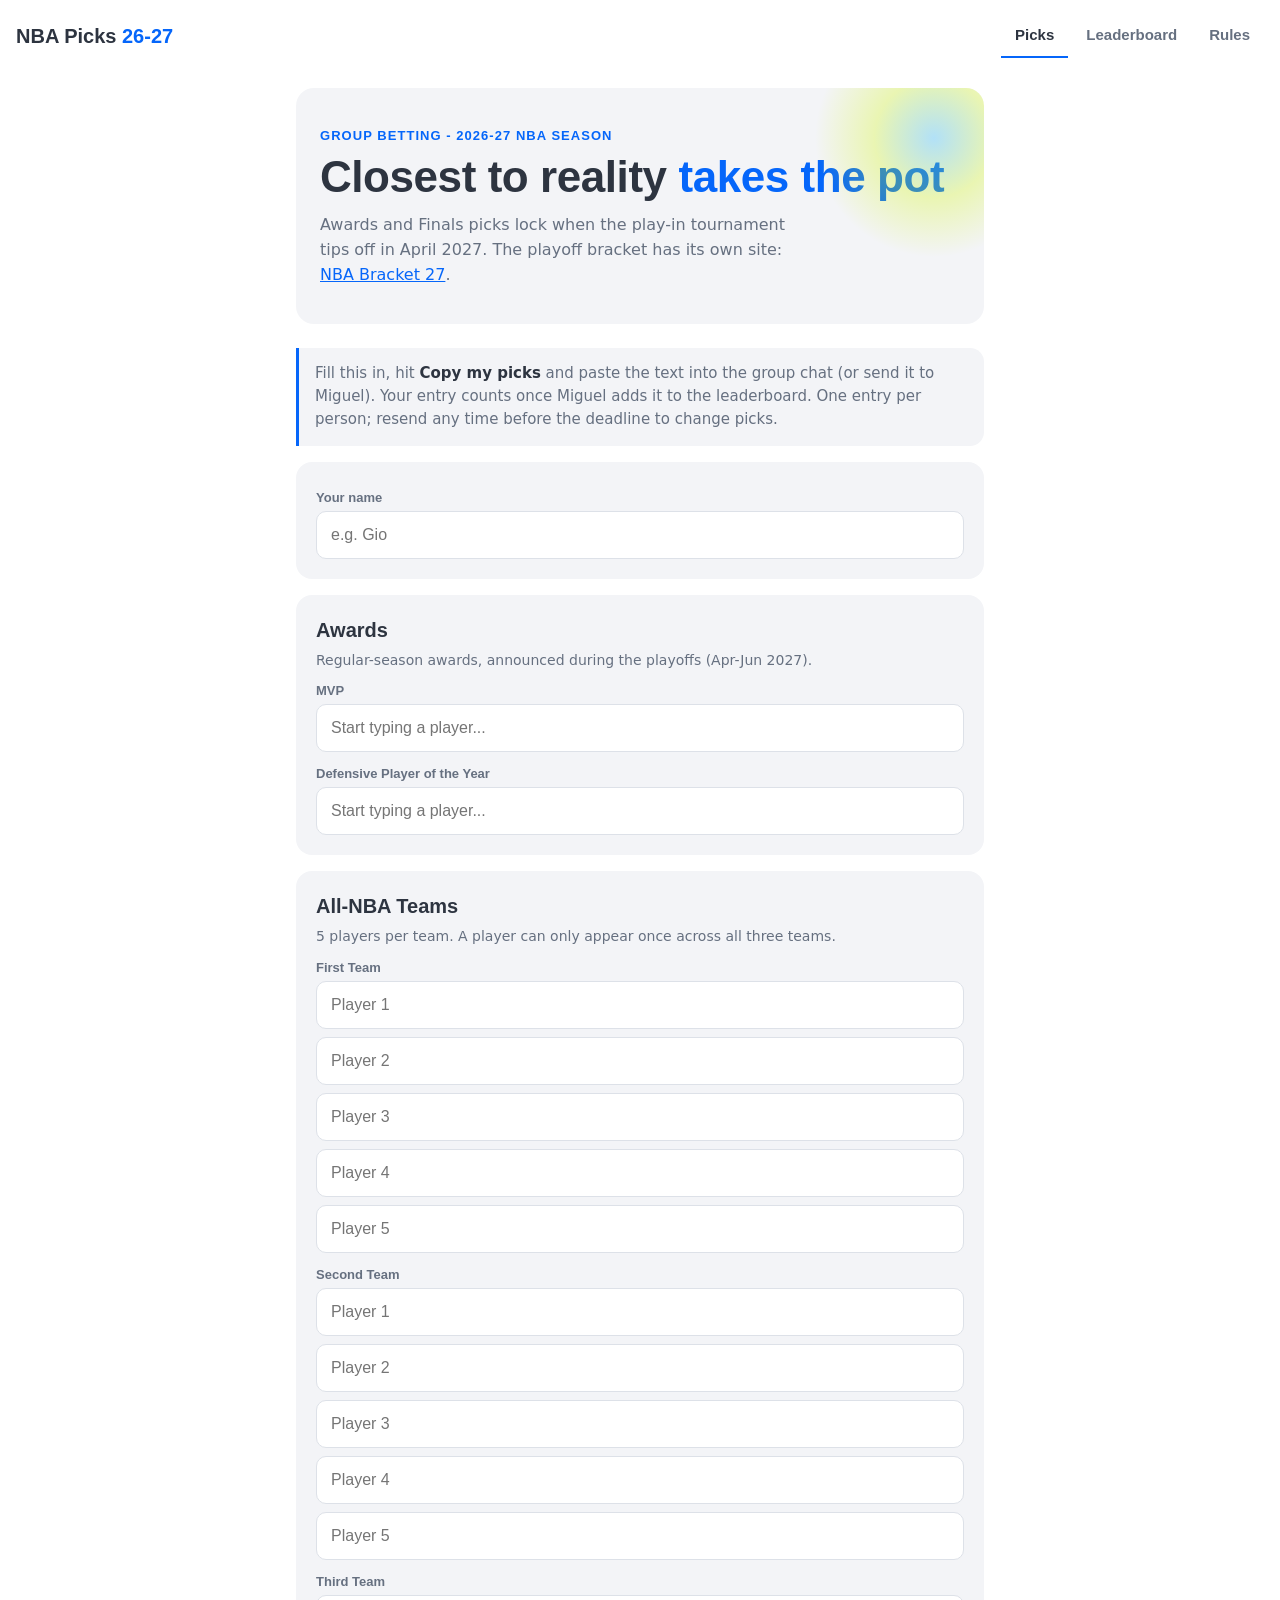
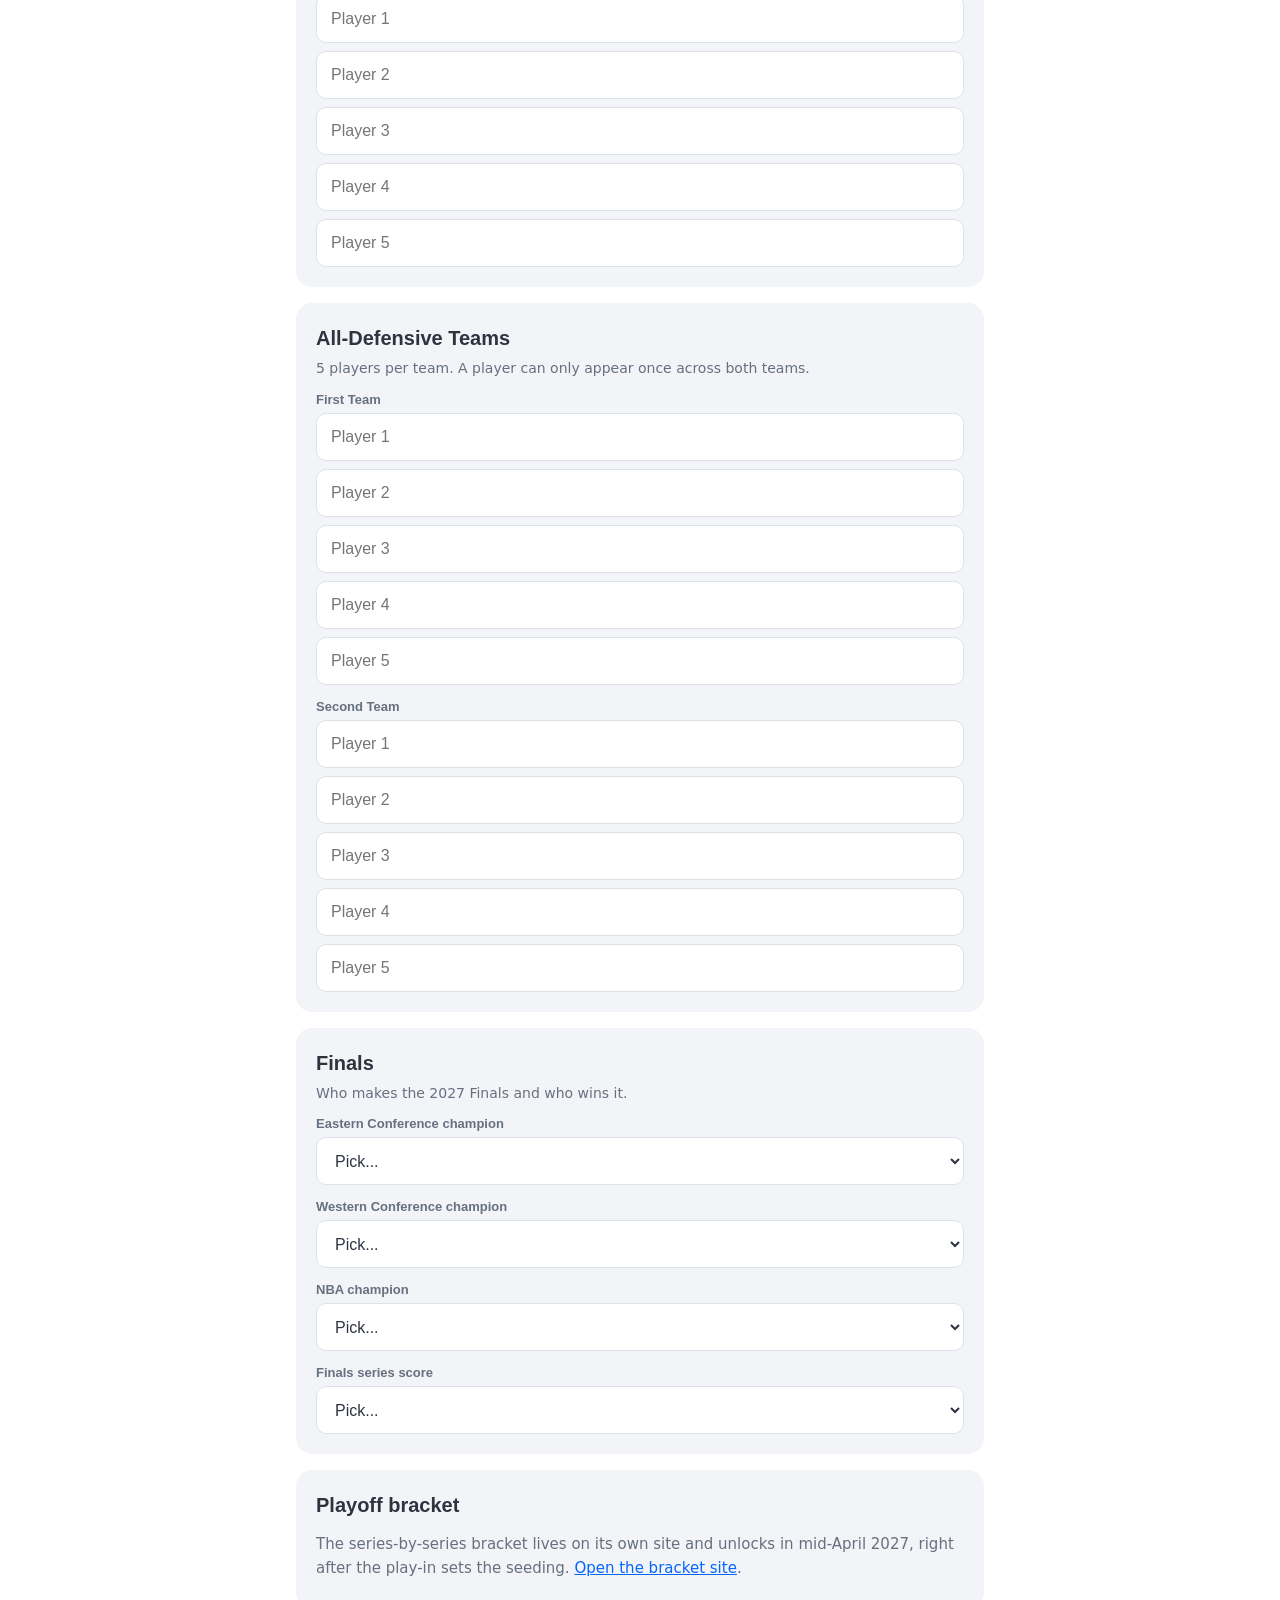
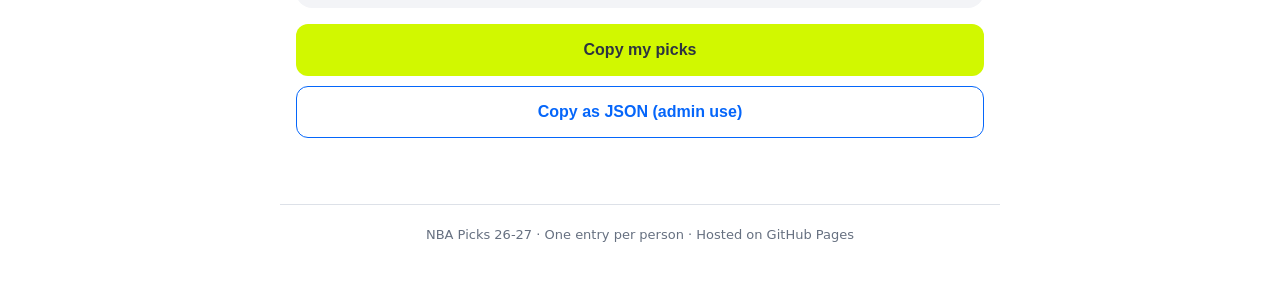
==== commit c8fe7130: "Redesign site, link to bracket site" ====
--- a/index.html
+++ b/index.html
@@ -30,7 +30,7 @@
   <section class="hero reveal">
     <p class="kicker">Group betting - 2026-27 NBA season</p>
     <h1>Closest to reality <span class="accent">takes the pot</span></h1>
-    <p class="support">Awards and Finals picks lock when the play-in tournament tips off in April 2027. The playoff bracket opens right after.</p>
+    <p class="support">Awards and Finals picks lock when the play-in tournament tips off in April 2027. The playoff bracket has its own site: <a href="https://miguelbiacora2000-gif.github.io/nba-bracket-27/">NBA Bracket 27</a>.</p>
   </section>
 
   <section class="tab active" id="tab-pick" aria-label="Make your picks">
@@ -77,7 +77,7 @@
 
     <div class="panel reveal locked-panel">
       <h2>Playoff bracket</h2>
-      <p class="locked">The full series-by-series bracket unlocks in mid-April 2027, right after the play-in tournament sets the seeding. Check back here then.</p>
+      <p class="locked">The series-by-series bracket lives on its own site and unlocks in mid-April 2027, right after the play-in sets the seeding. <a href="https://miguelbiacora2000-gif.github.io/nba-bracket-27/">Open the bracket site</a>.</p>
     </div>
 
     <button class="btn btn-cta" id="btn-copy" type="button">Copy my picks</button>
--- a/assets/site.css
+++ b/assets/site.css
@@ -0,0 +1,154 @@
+/* NBA Picks 26-27 - Workshop design system */
+:root {
+  --bg: #ffffff;
+  --ink: #2d3440;
+  --muted: #667080;
+  --panel: #f3f4f7;
+  --line: #dde1e8;
+  --primary: #0566fa;
+  --emph: #d1f800;
+  --ease-out: cubic-bezier(.22, 1, .36, 1);
+  --ease-in-out: cubic-bezier(.65, 0, .35, 1);
+  --dur-fast: 180ms;
+  --dur-base: 420ms;
+  --dur-slow: 800ms;
+  --stagger: 70ms;
+}
+@media (prefers-color-scheme: dark) {
+  :root { --bg: #11151b; --ink: #e9ecf1; --muted: #9aa3b2; --panel: #1b212a; --line: #2a323e; --primary: #4d8dff; }
+}
+* { box-sizing: border-box; margin: 0; padding: 0; }
+html { -webkit-text-size-adjust: 100%; }
+body {
+  font-family: 'Manrope', system-ui, sans-serif;
+  font-size: 16px; line-height: 1.55;
+  background: var(--bg); color: var(--ink);
+  padding-bottom: 48px;
+}
+h1, h2, .brand { font-family: 'Archivo', 'Manrope', sans-serif; }
+h1 { font-weight: 800; font-size: clamp(28px, 5vw, 44px); line-height: 1.1; letter-spacing: -0.01em; }
+h2 { font-weight: 800; font-size: 20px; margin-bottom: 4px; }
+.accent { color: var(--primary); }
+a { color: var(--primary); }
+:focus-visible { outline: 2px solid var(--primary); outline-offset: 2px; border-radius: 4px; }
+
+.skip {
+  position: absolute; left: -9999px; top: 0;
+  background: var(--ink); color: var(--bg); padding: 10px 16px; z-index: 100;
+}
+.skip:focus { left: 8px; top: 8px; }
+
+.site-header {
+  position: sticky; top: 0; z-index: 20;
+  display: flex; align-items: center; justify-content: space-between; gap: 12px;
+  padding: 14px 16px; background: var(--bg);
+  transition: box-shadow var(--dur-fast) var(--ease-out);
+}
+.site-header.scrolled { box-shadow: 0 1px 0 var(--line); }
+.brand { font-weight: 800; font-size: 20px; color: var(--ink); text-decoration: none; }
+.brand span { color: var(--primary); }
+.site-nav { display: flex; gap: 4px; }
+.site-nav a {
+  text-decoration: none;
+  font: 600 15px 'Manrope', sans-serif; color: var(--muted);
+  cursor: pointer;
+  padding: 12px 14px; min-height: 44px; border-radius: 8px;
+  border-bottom: 2px solid transparent; border-radius: 8px 8px 0 0;
+  transition: color var(--dur-fast) var(--ease-out);
+}
+.site-nav a:hover { color: var(--ink); }
+.site-nav a[aria-current="page"] { color: var(--ink); border-bottom-color: var(--primary); }
+
+main { max-width: 720px; margin: 0 auto; padding: 8px 16px 0; }
+
+.hero {
+  position: relative; overflow: hidden;
+  padding: 40px 24px 36px; margin: 8px 0 24px;
+  background: var(--panel); border-radius: 18px;
+}
+.hero::before {
+  content: ""; position: absolute; right: -120px; top: -120px;
+  width: 340px; height: 340px; border-radius: 50%;
+  background: radial-gradient(closest-side, rgba(56,189,248,.35), rgba(209,248,0,.28), transparent 70%);
+  pointer-events: none;
+}
+.kicker {
+  font: 600 13px 'Manrope', sans-serif; letter-spacing: .08em; text-transform: uppercase;
+  color: var(--primary); margin-bottom: 10px;
+}
+.support { color: var(--muted); font-size: 16px; margin-top: 12px; max-width: 46ch; }
+
+.tab { display: none; }
+.tab.active { display: block; }
+
+.note {
+  background: var(--panel); border-left: 3px solid var(--primary);
+  padding: 14px 16px; border-radius: 0 14px 14px 0;
+  font-size: 15px; color: var(--muted); margin-bottom: 16px;
+}
+.note strong { color: var(--ink); }
+
+.panel {
+  background: var(--panel); border-radius: 16px;
+  padding: 20px; margin-bottom: 16px;
+}
+.sub { color: var(--muted); font-size: 14px; margin-bottom: 12px; }
+.field-label {
+  display: block; font: 600 13px 'Manrope', sans-serif; color: var(--muted);
+  margin: 14px 0 6px;
+}
+.panel .field-label:first-of-type { margin-top: 8px; }
+input, select {
+  width: 100%; min-height: 48px;
+  background: var(--bg); color: var(--ink);
+  border: 1px solid var(--line); border-radius: 10px;
+  padding: 12px 14px; font: 400 16px 'Manrope', sans-serif;
+  transition: border-color var(--dur-fast) var(--ease-out);
+}
+input:focus, select:focus { outline: none; border-color: var(--primary); box-shadow: 0 0 0 3px rgba(5,102,250,.18); }
+.row5 { display: grid; gap: 8px; }
+
+.btn {
+  display: block; width: 100%; min-height: 52px; margin-top: 10px;
+  font: 600 16px 'Manrope', sans-serif; cursor: pointer;
+  border-radius: 12px; border: none;
+  transition: transform var(--dur-fast) var(--ease-out), box-shadow var(--dur-fast) var(--ease-out);
+}
+.btn:active { transform: translateY(1px); }
+.btn-cta { background: var(--emph); color: #2d3440; font-weight: 800; }
+.btn-cta:hover { box-shadow: 0 4px 16px rgba(209,248,0,.35); }
+.btn-ghost { background: transparent; color: var(--primary); border: 1px solid var(--primary); }
+#msg { text-align: center; margin-top: 12px; font-size: 14px; min-height: 22px; }
+#msg.ok { color: #1a7f37; } #msg.err { color: #c9402e; }
+@media (prefers-color-scheme: dark) { #msg.ok { color: #4ade80; } #msg.err { color: #f87171; } }
+
+.locked { color: var(--muted); font-size: 15px; padding: 8px 0; }
+
+ol.rules { padding-left: 20px; }
+ol.rules li { margin-bottom: 12px; font-size: 15px; }
+ol.rules strong { color: var(--primary); }
+
+table { width: 100%; border-collapse: collapse; font-size: 15px; }
+th, td { padding: 12px 8px; text-align: left; }
+tr + tr th, tr + tr td { border-top: 1px solid var(--line); }
+th { font: 600 13px 'Manrope', sans-serif; text-transform: uppercase; letter-spacing: .05em; color: var(--muted); }
+.picks-detail { font-size: 13px; color: var(--muted); }
+.board-name { font-weight: 600; }
+.board-rank { font: 800 20px 'Archivo', sans-serif; color: var(--primary); }
+.empty { text-align: center; color: var(--muted); padding: 32px 12px; }
+
+.site-footer {
+  max-width: 720px; margin: 32px auto 0; padding: 20px 16px 0;
+  border-top: 1px solid var(--line);
+  color: var(--muted); font-size: 13px; text-align: center;
+}
+
+/* Motion */
+html.js .reveal { opacity: 0; transform: translateY(16px); }
+html.js .reveal.in-view { opacity: 1; transform: none;
+  transition: opacity var(--dur-base) var(--ease-out), transform var(--dur-base) var(--ease-out);
+  transition-delay: calc(var(--i, 0) * var(--stagger)); }
+@media (prefers-reduced-motion: reduce) {
+  *, *::before, *::after { animation: none !important; transition: none !important; }
+  html.js .reveal { opacity: 1; transform: none; }
+}
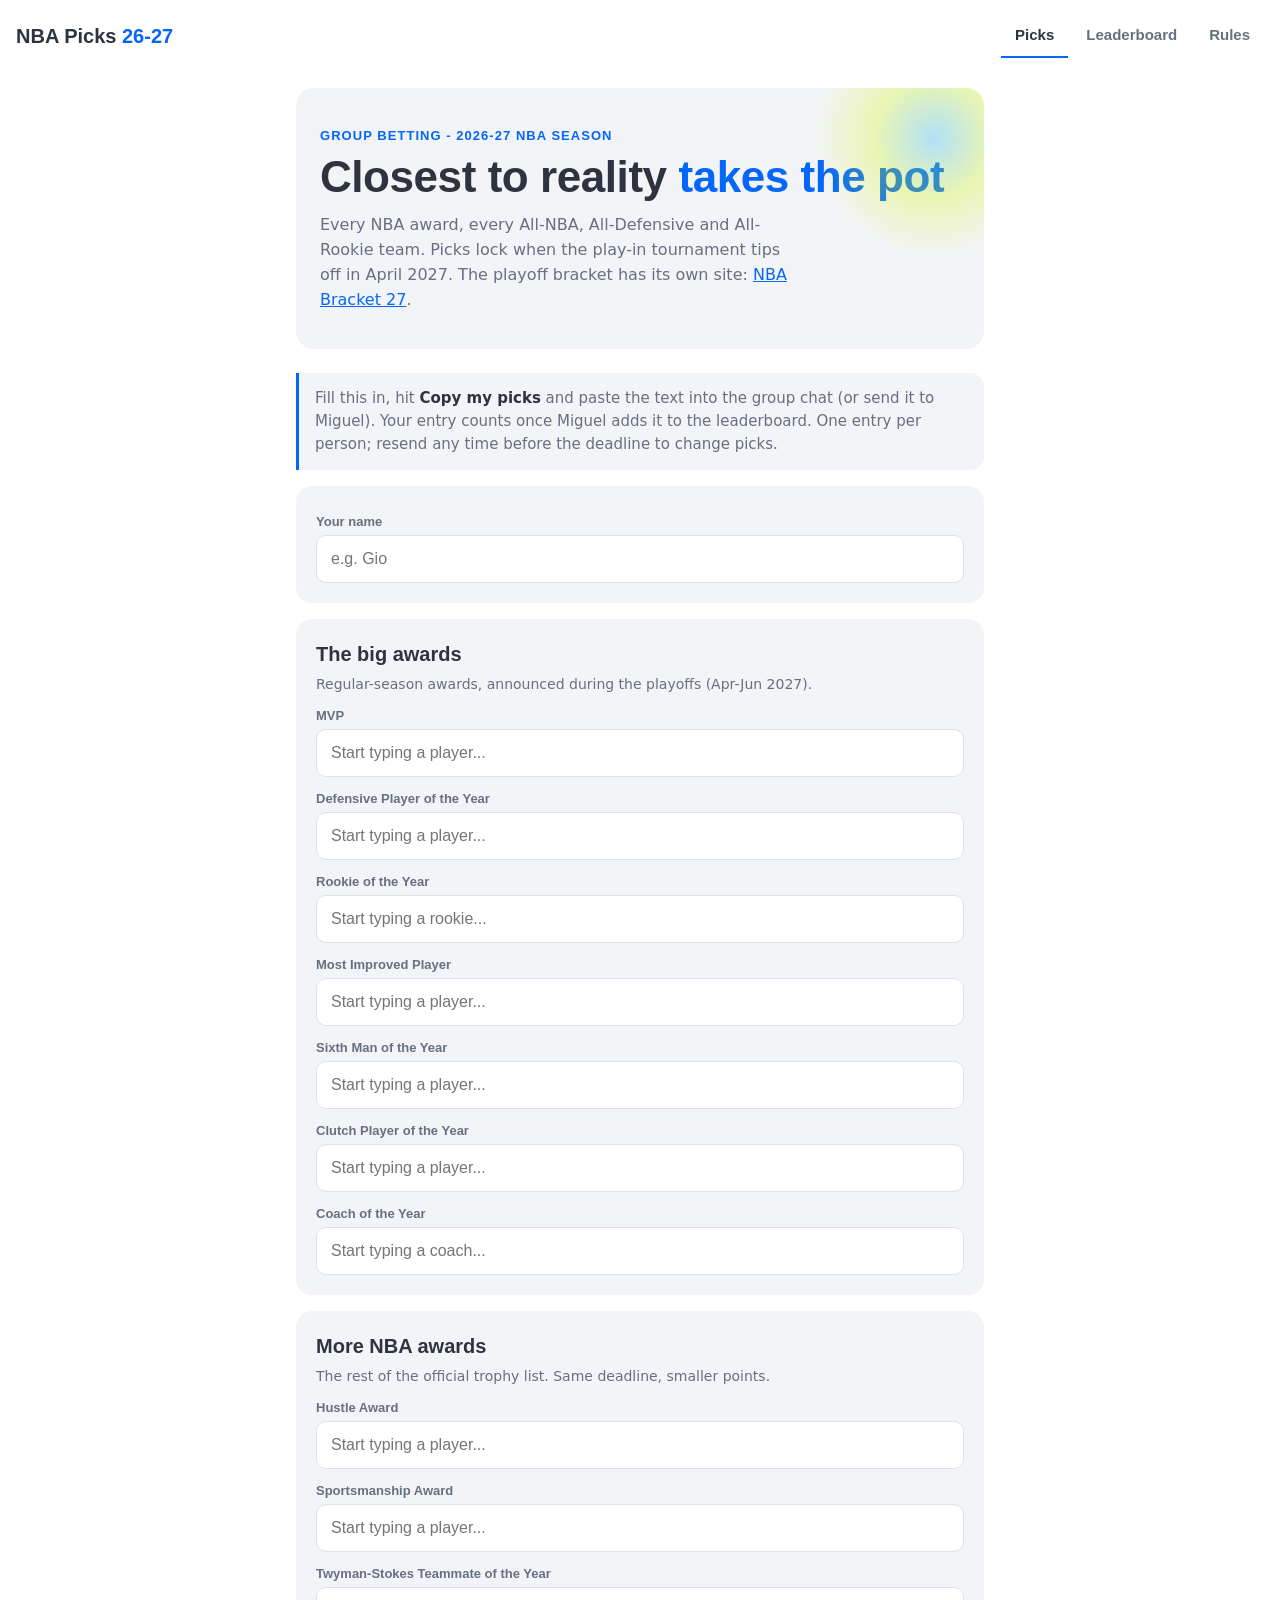
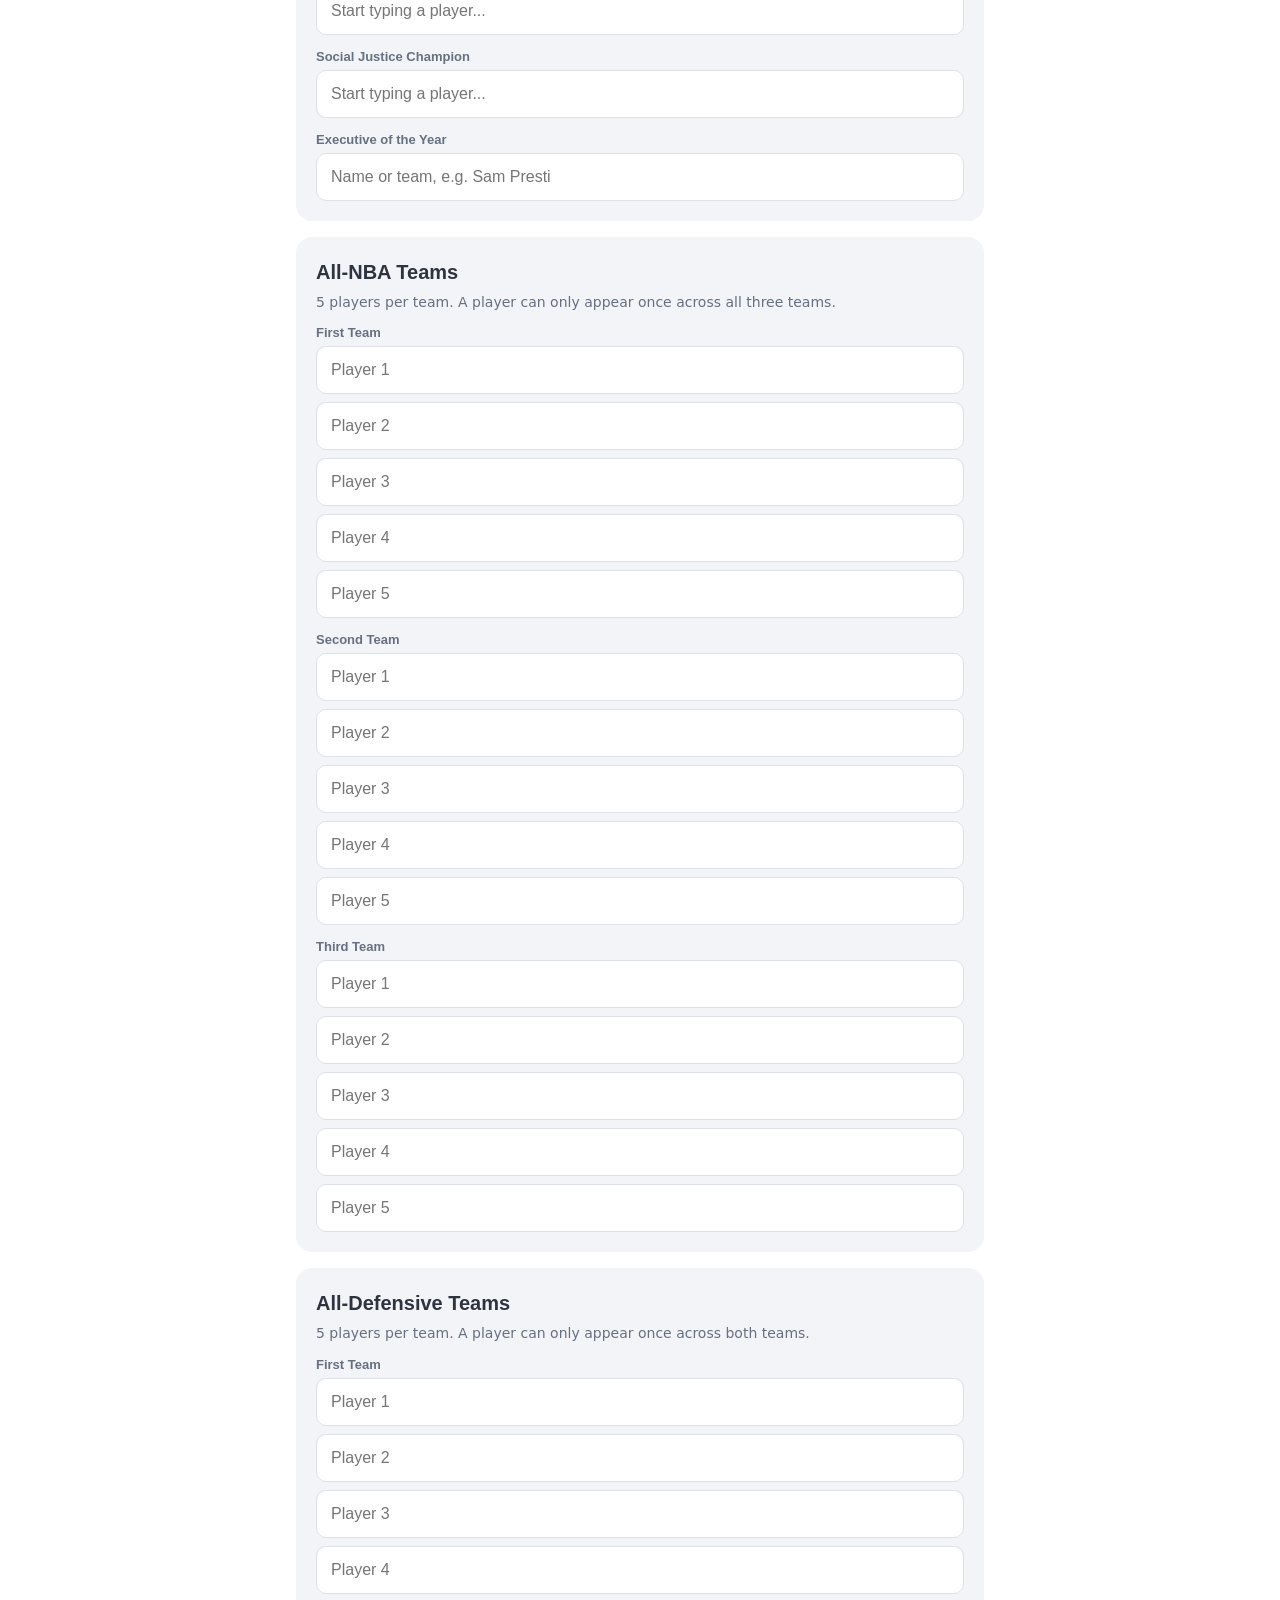
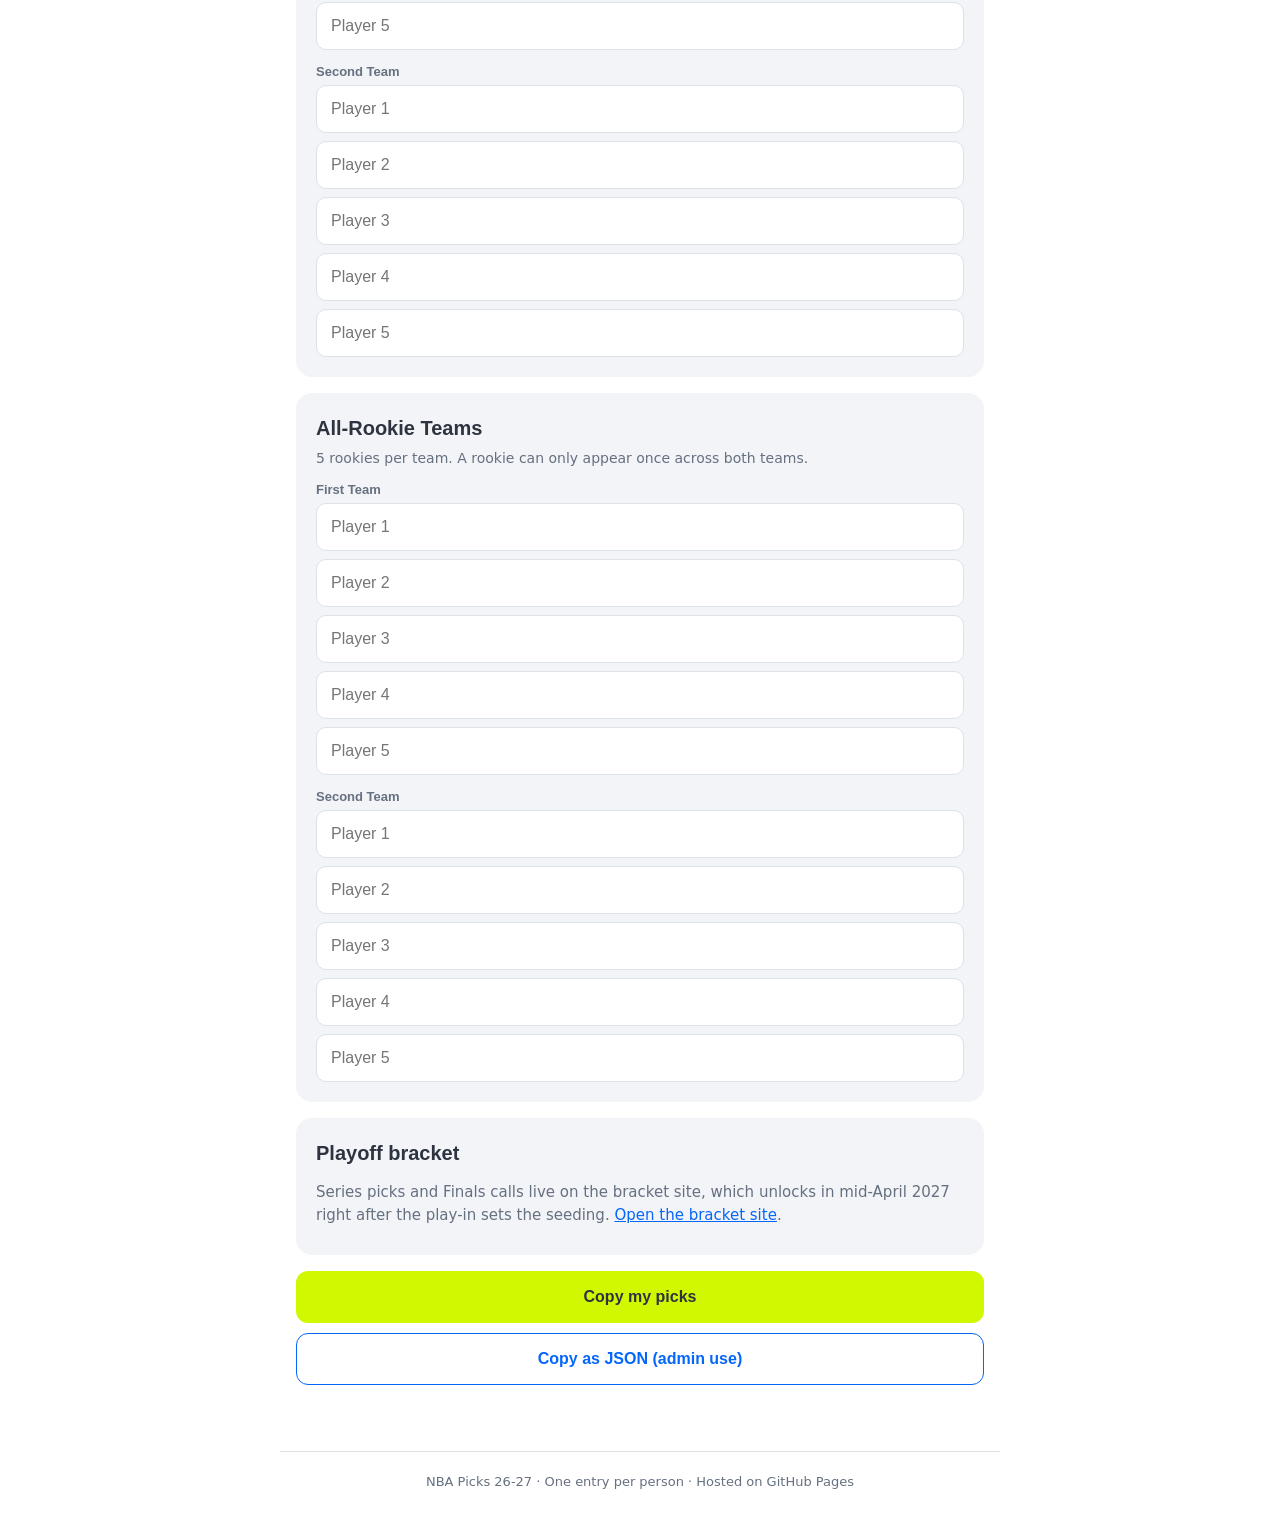
==== commit 55151e18: "Add all NBA awards (ROY, MIP, 6MOY, Clutch, COTY, Hustle, Sportsmanship, Teammate, Social Justice, E" ====
--- a/index.html
+++ b/index.html
@@ -4,7 +4,7 @@
   <meta charset="utf-8">
   <meta name="viewport" content="width=device-width, initial-scale=1">
   <title>NBA Picks 26-27 | Closest to reality takes the pot</title>
-  <meta name="description" content="Group predictions league for the 2026-27 NBA season: MVP, DPOY, All-NBA and All-Defensive picks, Finals calls, and a playoff bracket in April.">
+  <meta name="description" content="Group predictions league for the 2026-27 NBA season: every NBA award, All-NBA, All-Defensive and All-Rookie picks. Playoff bracket on its own site.">
   <meta property="og:title" content="NBA Picks 26-27">
   <meta property="og:description" content="Group predictions league for the 2026-27 NBA season. Most correct picks takes the pot.">
   <meta property="og:type" content="website">
@@ -30,7 +30,7 @@
   <section class="hero reveal">
     <p class="kicker">Group betting - 2026-27 NBA season</p>
     <h1>Closest to reality <span class="accent">takes the pot</span></h1>
-    <p class="support">Awards and Finals picks lock when the play-in tournament tips off in April 2027. The playoff bracket has its own site: <a href="https://miguelbiacora2000-gif.github.io/nba-bracket-27/">NBA Bracket 27</a>.</p>
+    <p class="support">Every NBA award, every All-NBA, All-Defensive and All-Rookie team. Picks lock when the play-in tournament tips off in April 2027. The playoff bracket has its own site: <a href="https://miguelbiacora2000-gif.github.io/nba-bracket-27/">NBA Bracket 27</a>.</p>
   </section>
 
   <section class="tab active" id="tab-pick" aria-label="Make your picks">
@@ -42,12 +42,37 @@
     </div>
 
     <div class="panel reveal">
-      <h2>Awards</h2>
+      <h2>The big awards</h2>
       <p class="sub">Regular-season awards, announced during the playoffs (Apr-Jun 2027).</p>
       <label class="field-label" for="f-mvp">MVP</label>
       <input class="pl" id="f-mvp" list="players" placeholder="Start typing a player..." autocomplete="off">
       <label class="field-label" for="f-dpoy">Defensive Player of the Year</label>
       <input class="pl" id="f-dpoy" list="players" placeholder="Start typing a player..." autocomplete="off">
+      <label class="field-label" for="f-roy">Rookie of the Year</label>
+      <input class="pl" id="f-roy" list="rookies" placeholder="Start typing a rookie..." autocomplete="off">
+      <label class="field-label" for="f-mip">Most Improved Player</label>
+      <input class="pl" id="f-mip" list="players" placeholder="Start typing a player..." autocomplete="off">
+      <label class="field-label" for="f-smoy">Sixth Man of the Year</label>
+      <input class="pl" id="f-smoy" list="players" placeholder="Start typing a player..." autocomplete="off">
+      <label class="field-label" for="f-clutch">Clutch Player of the Year</label>
+      <input class="pl" id="f-clutch" list="players" placeholder="Start typing a player..." autocomplete="off">
+      <label class="field-label" for="f-coty">Coach of the Year</label>
+      <input class="pl" id="f-coty" list="coaches" placeholder="Start typing a coach..." autocomplete="off">
+    </div>
+
+    <div class="panel reveal">
+      <h2>More NBA awards</h2>
+      <p class="sub">The rest of the official trophy list. Same deadline, smaller points.</p>
+      <label class="field-label" for="f-hustle">Hustle Award</label>
+      <input class="pl" id="f-hustle" list="players" placeholder="Start typing a player..." autocomplete="off">
+      <label class="field-label" for="f-sport">Sportsmanship Award</label>
+      <input class="pl" id="f-sport" list="players" placeholder="Start typing a player..." autocomplete="off">
+      <label class="field-label" for="f-team">Twyman-Stokes Teammate of the Year</label>
+      <input class="pl" id="f-team" list="players" placeholder="Start typing a player..." autocomplete="off">
+      <label class="field-label" for="f-sjc">Social Justice Champion</label>
+      <input class="pl" id="f-sjc" list="players" placeholder="Start typing a player..." autocomplete="off">
+      <label class="field-label" for="f-eoy">Executive of the Year</label>
+      <input class="pl" id="f-eoy" placeholder="Name or team, e.g. Sam Presti" autocomplete="off">
     </div>
 
     <div class="panel reveal">
@@ -66,18 +91,15 @@
     </div>
 
     <div class="panel reveal">
-      <h2>Finals</h2>
-      <p class="sub">Who makes the 2027 Finals and who wins it.</p>
-      <label class="field-label" for="f-east">Eastern Conference champion</label><select id="f-east"></select>
-      <label class="field-label" for="f-west">Western Conference champion</label><select id="f-west"></select>
-      <label class="field-label" for="f-champ">NBA champion</label><select id="f-champ"></select>
-      <label class="field-label" for="f-score">Finals series score</label>
-      <select id="f-score"><option value="">Pick...</option><option>4-0</option><option>4-1</option><option>4-2</option><option>4-3</option></select>
+      <h2>All-Rookie Teams</h2>
+      <p class="sub">5 rookies per team. A rookie can only appear once across both teams.</p>
+      <span class="field-label">First Team</span><div class="row5" id="f-rook1"></div>
+      <span class="field-label">Second Team</span><div class="row5" id="f-rook2"></div>
     </div>
 
     <div class="panel reveal locked-panel">
       <h2>Playoff bracket</h2>
-      <p class="locked">The series-by-series bracket lives on its own site and unlocks in mid-April 2027, right after the play-in sets the seeding. <a href="https://miguelbiacora2000-gif.github.io/nba-bracket-27/">Open the bracket site</a>.</p>
+      <p class="locked">Series picks and Finals calls live on the bracket site, which unlocks in mid-April 2027 right after the play-in sets the seeding. <a href="https://miguelbiacora2000-gif.github.io/nba-bracket-27/">Open the bracket site</a>.</p>
     </div>
 
     <button class="btn btn-cta" id="btn-copy" type="button">Copy my picks</button>
@@ -93,10 +115,10 @@
     <div class="panel reveal in-view">
       <h2>How it works</h2>
       <ol class="rules">
-        <li><strong>Enter before the deadline.</strong> Award and Finals picks lock when the 2027 play-in tournament tips off (mid-April 2027). The playoff bracket opens right after and locks before Game 1 of the first round.</li>
+        <li><strong>Enter before the deadline.</strong> Award picks lock when the 2027 play-in tournament tips off (mid-April 2027). The playoff bracket on its own site opens right after and locks before Game 1 of the first round.</li>
         <li><strong>Submit in the group chat.</strong> This site cannot store entries itself. Fill the form, copy the text, paste it to Miguel. He adds it to the leaderboard.</li>
-        <li><strong>Scoring is automatic.</strong> Once official results are in (awards during the playoffs, the Finals in June), the leaderboard scores itself.</li>
-        <li><strong>Winner takes the pot.</strong> Most points wins. Tiebreak: correct champion, then correct MVP, then earliest submission.</li>
+        <li><strong>Scoring is automatic.</strong> Once official results are in (awards are announced during the playoffs, All-NBA teams shortly after), the leaderboard scores itself.</li>
+        <li><strong>Winner takes the pot.</strong> Most points wins. Tiebreak: correct MVP, then correct DPOY, then earliest submission.</li>
       </ol>
     </div>
     <div class="panel reveal in-view">
@@ -105,13 +127,21 @@
         <tr><th>Pick</th><th>Points</th></tr>
         <tr><td>MVP</td><td>10 (5 if your pick finishes 2nd or 3rd)</td></tr>
         <tr><td>Defensive Player of the Year</td><td>8 (4 if 2nd or 3rd)</td></tr>
+        <tr><td>Rookie of the Year</td><td>8 (4 if 2nd or 3rd)</td></tr>
+        <tr><td>Most Improved Player</td><td>8 (4 if 2nd or 3rd)</td></tr>
+        <tr><td>Sixth Man of the Year</td><td>6 (3 if 2nd or 3rd)</td></tr>
+        <tr><td>Clutch Player of the Year</td><td>6 (3 if 2nd or 3rd)</td></tr>
+        <tr><td>Coach of the Year</td><td>6 (3 if 2nd or 3rd)</td></tr>
+        <tr><td>Hustle Award</td><td>4</td></tr>
+        <tr><td>Sportsmanship Award</td><td>4</td></tr>
+        <tr><td>Teammate of the Year</td><td>4</td></tr>
+        <tr><td>Social Justice Champion</td><td>4</td></tr>
+        <tr><td>Executive of the Year</td><td>4</td></tr>
         <tr><td>All-NBA, per player</td><td>3 in the exact team you called, 2 if on a different All-NBA team</td></tr>
         <tr><td>All-Defensive, per player</td><td>2 in the exact team, 1 if on the other team</td></tr>
-        <tr><td>Conference champion</td><td>10 each (East and West)</td></tr>
-        <tr><td>NBA champion</td><td>15</td></tr>
-        <tr><td>Exact Finals score</td><td>+5 (only if champion correct)</td></tr>
+        <tr><td>All-Rookie, per player</td><td>2 in the exact team, 1 if on the other team</td></tr>
       </table>
-      <p class="sub" style="margin-top:10px">Max from this phase: 123 pts. Playoff bracket points in April: 5 per 1st-round series, 8 per conference semi, 12 per conference final, 20 for the Finals series, +2 per exact series length.</p>
+      <p class="sub" style="margin-top:10px">Max from this site: 157 pts. Playoff bracket points in April, on the bracket site: 5 per 1st-round series, 8 per conference semi, 12 per conference final, 20 for the Finals series, +2 per exact series length.</p>
     </div>
   </section>
 </main>
@@ -119,6 +149,8 @@
   <p>NBA Picks 26-27 · One entry per person · Hosted on GitHub Pages</p>
 </footer>
 <datalist id="players"></datalist>
+<datalist id="rookies"></datalist>
+<datalist id="coaches"></datalist>
 <script src="picks.js"></script>
 <script src="results.js"></script>
 </body>
--- a/assets/site.css
+++ b/assets/site.css
@@ -152,3 +152,5 @@
   *, *::before, *::after { animation: none !important; transition: none !important; }
   html.js .reveal { opacity: 1; transform: none; }
 }
+.site-header .brand { white-space: nowrap; }
+@media (max-width: 560px) { .site-nav a { font-size: 13px; padding: 12px 8px; } .site-header { gap: 8px; } }
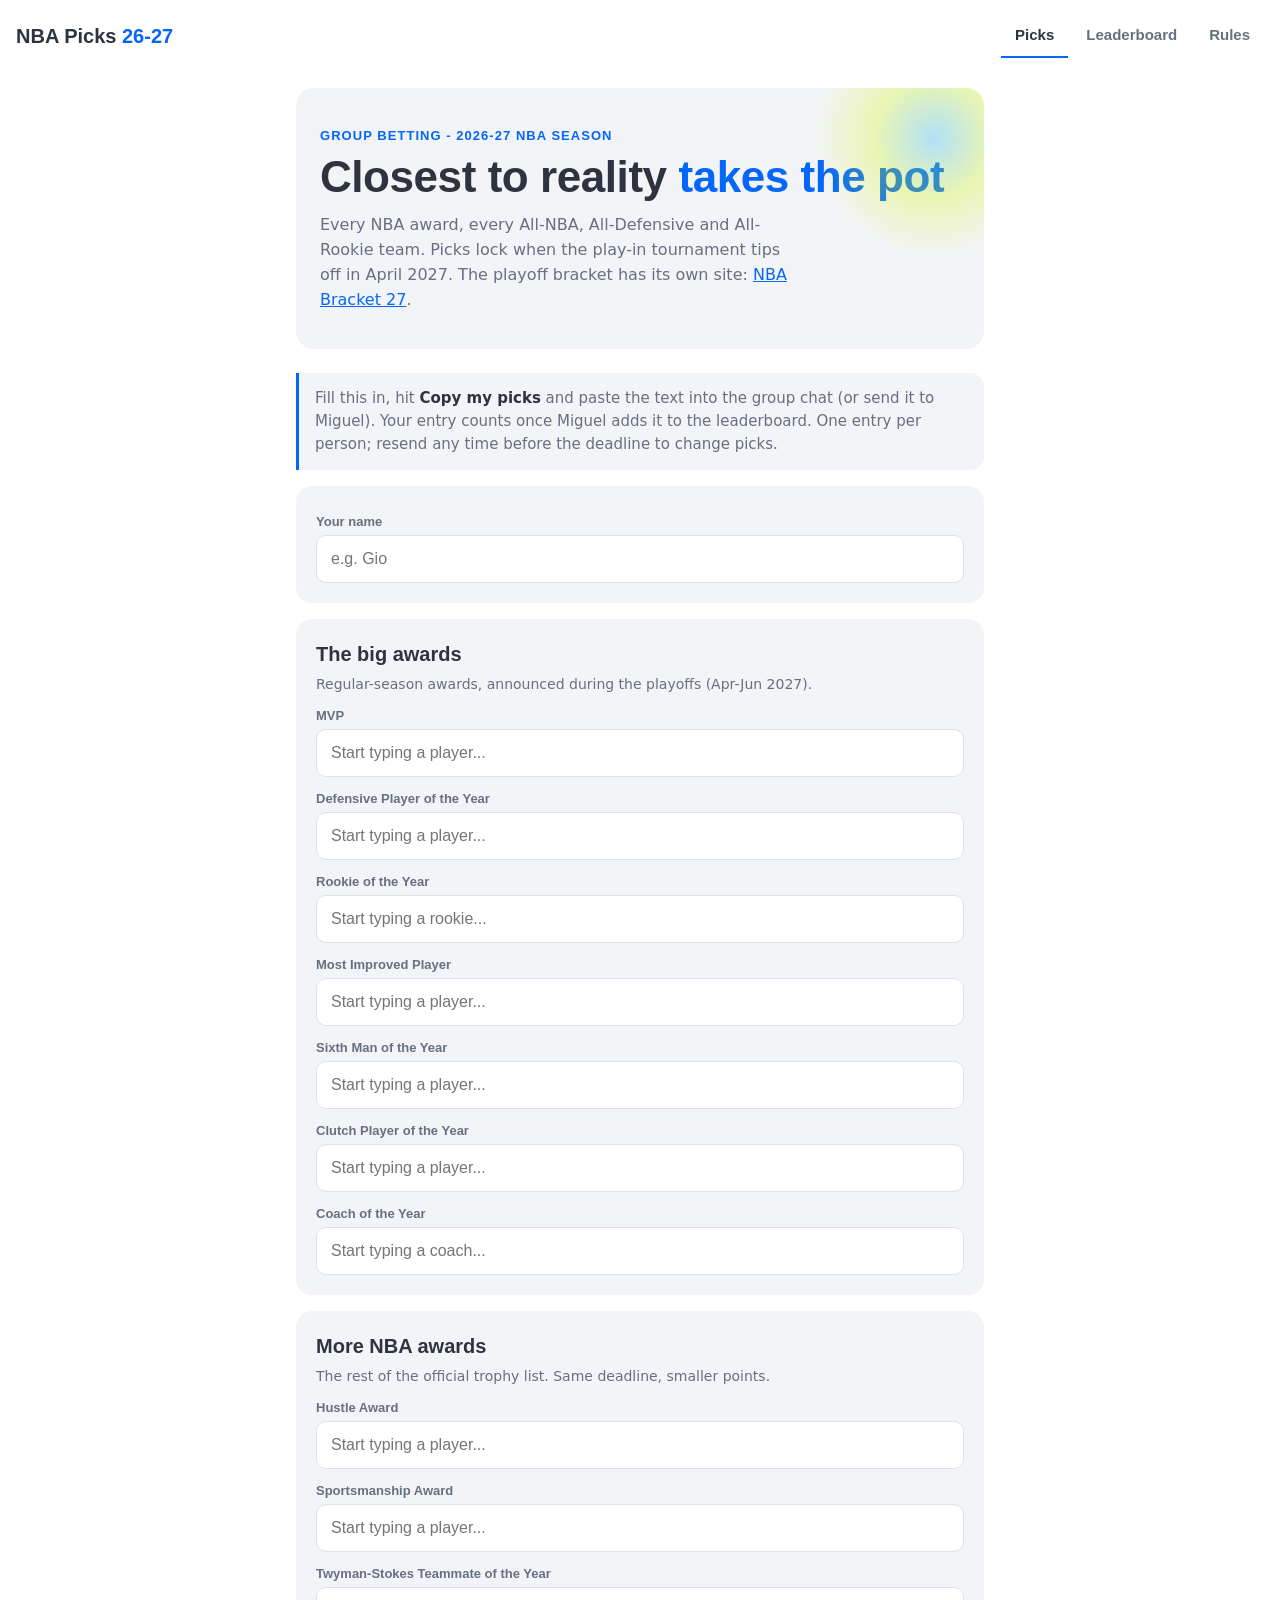
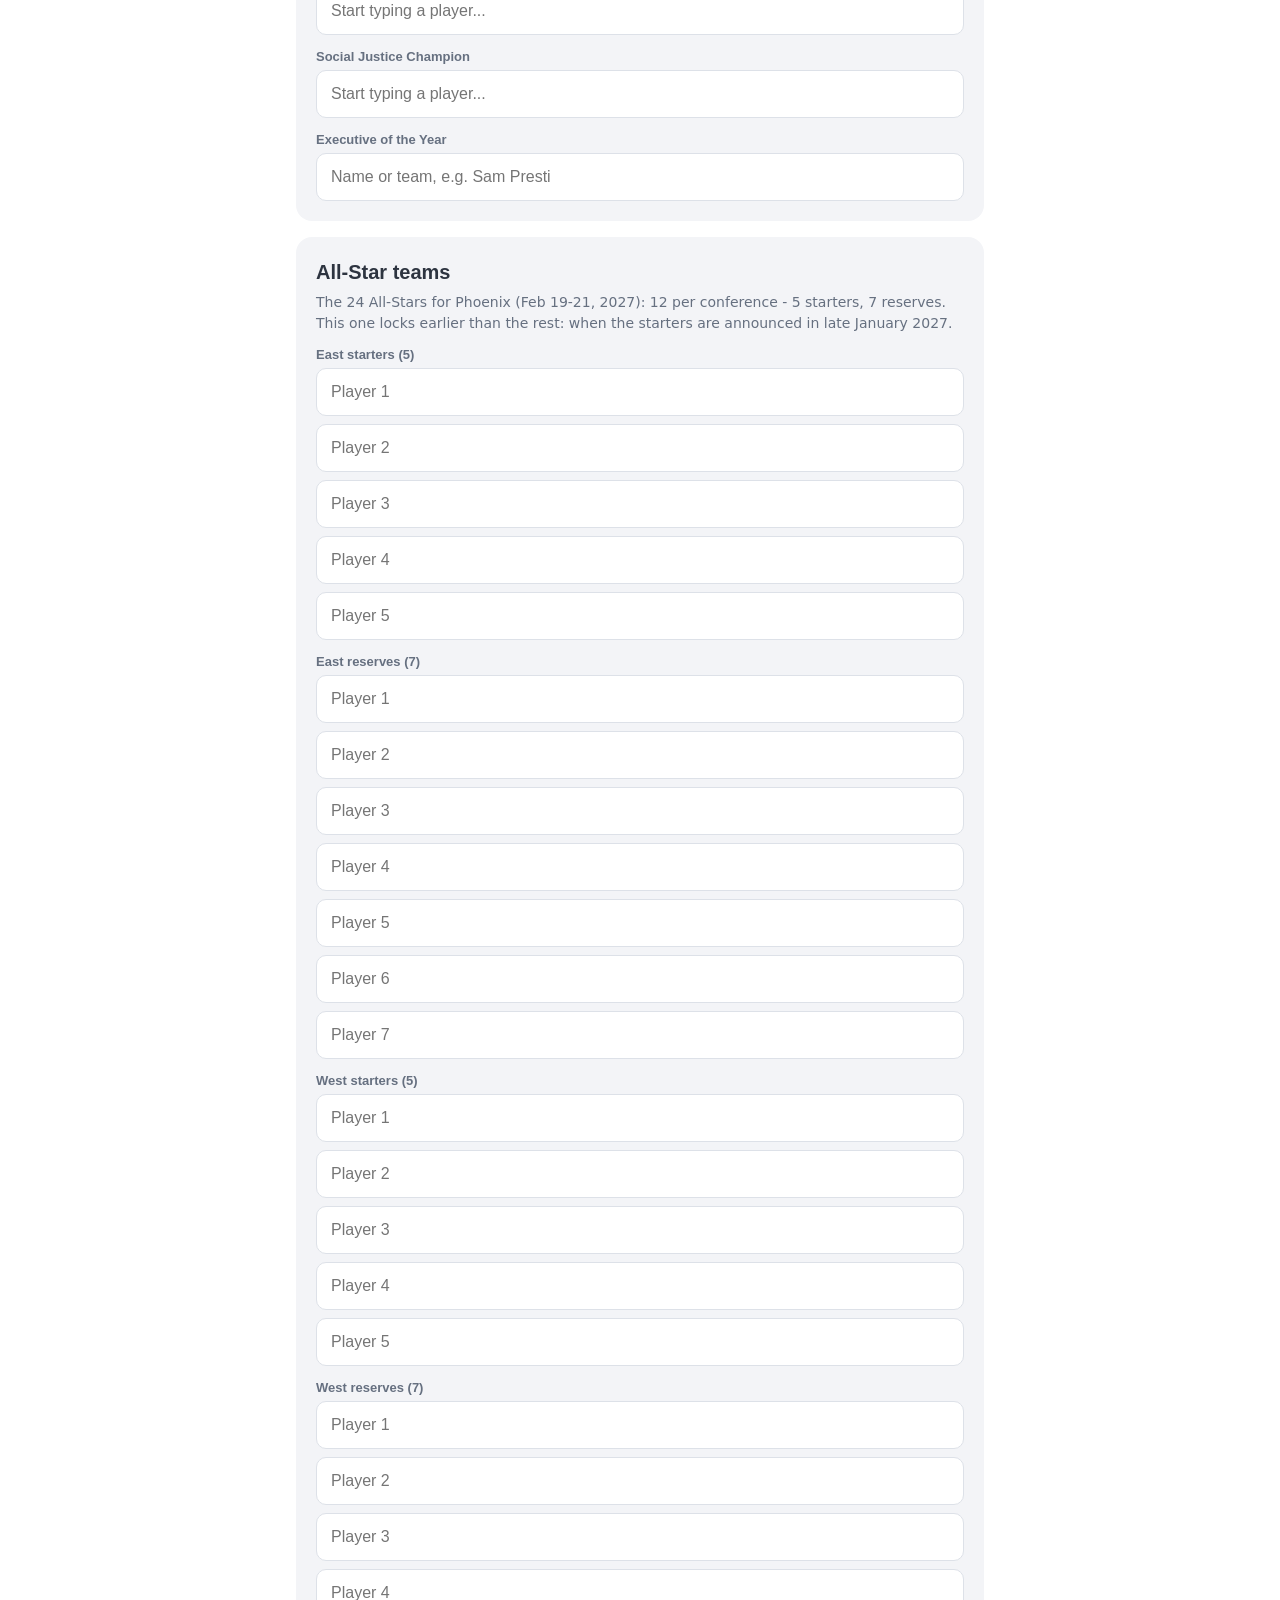
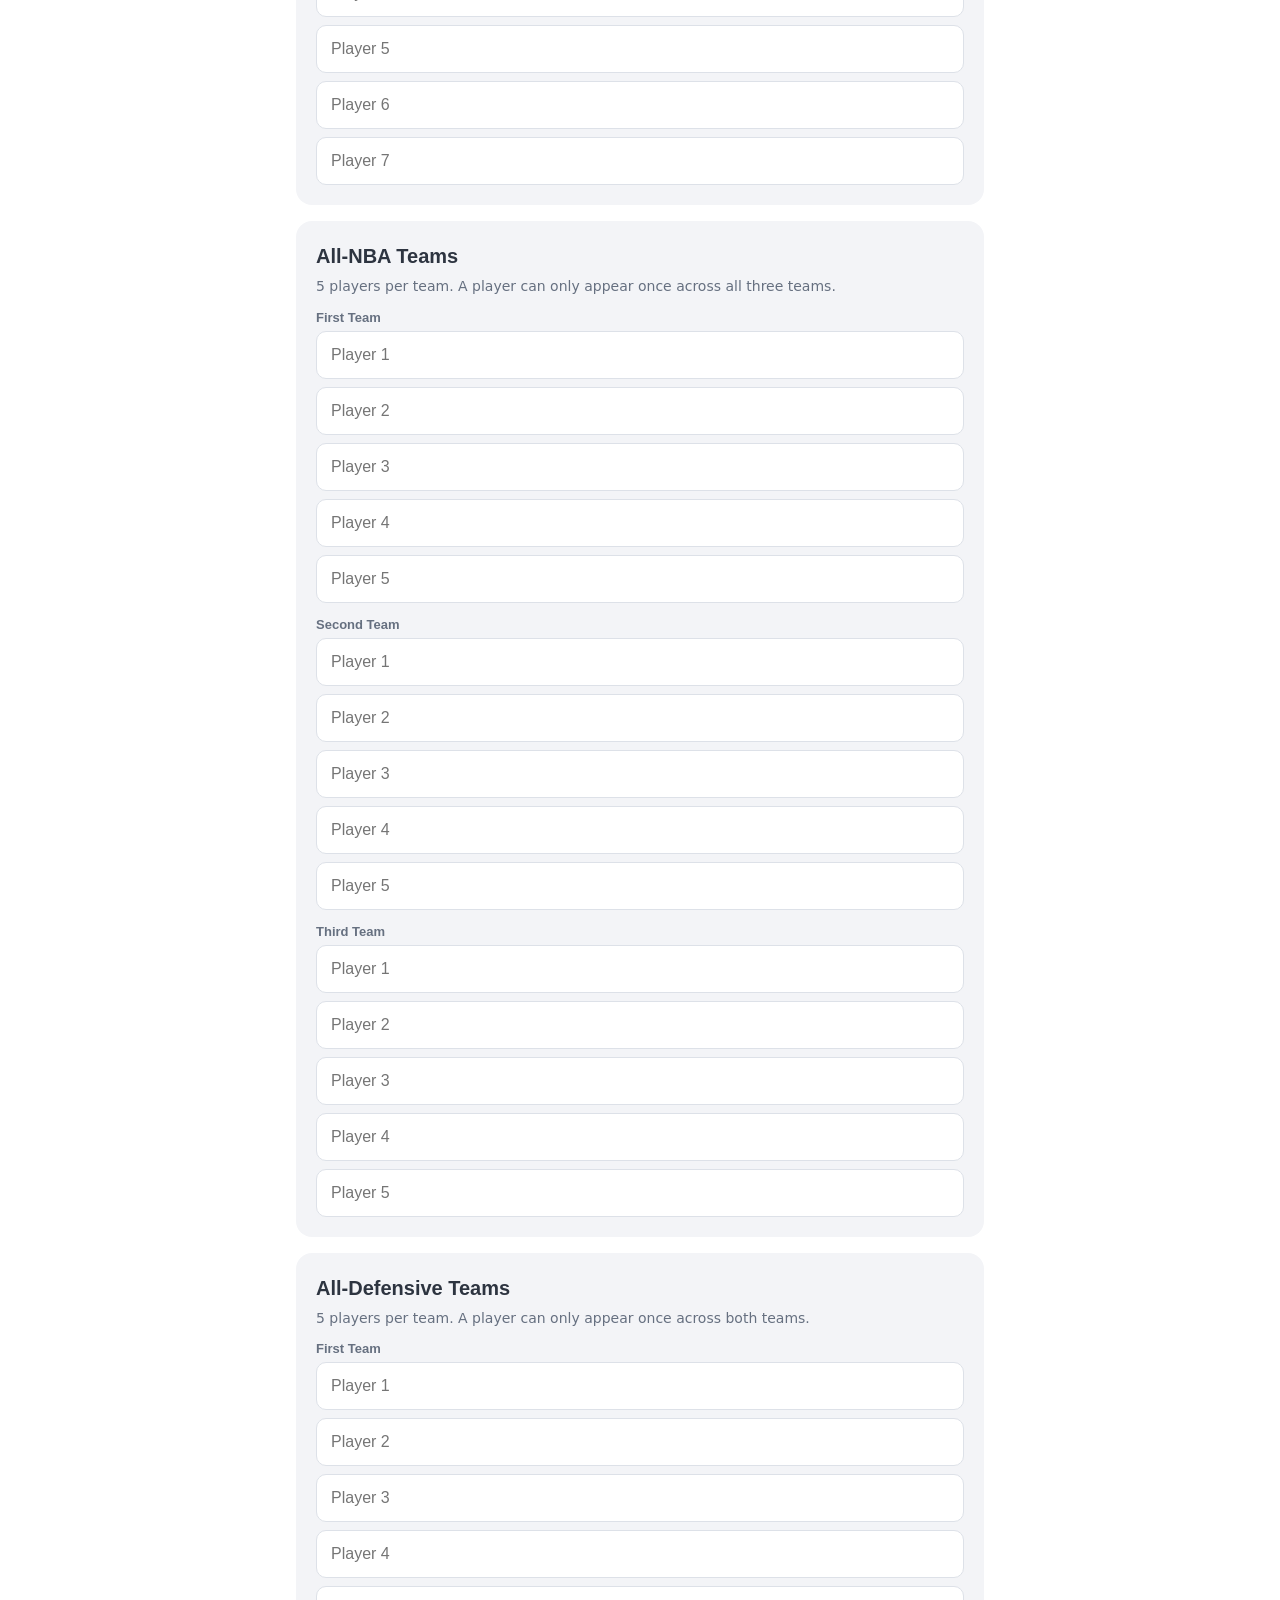
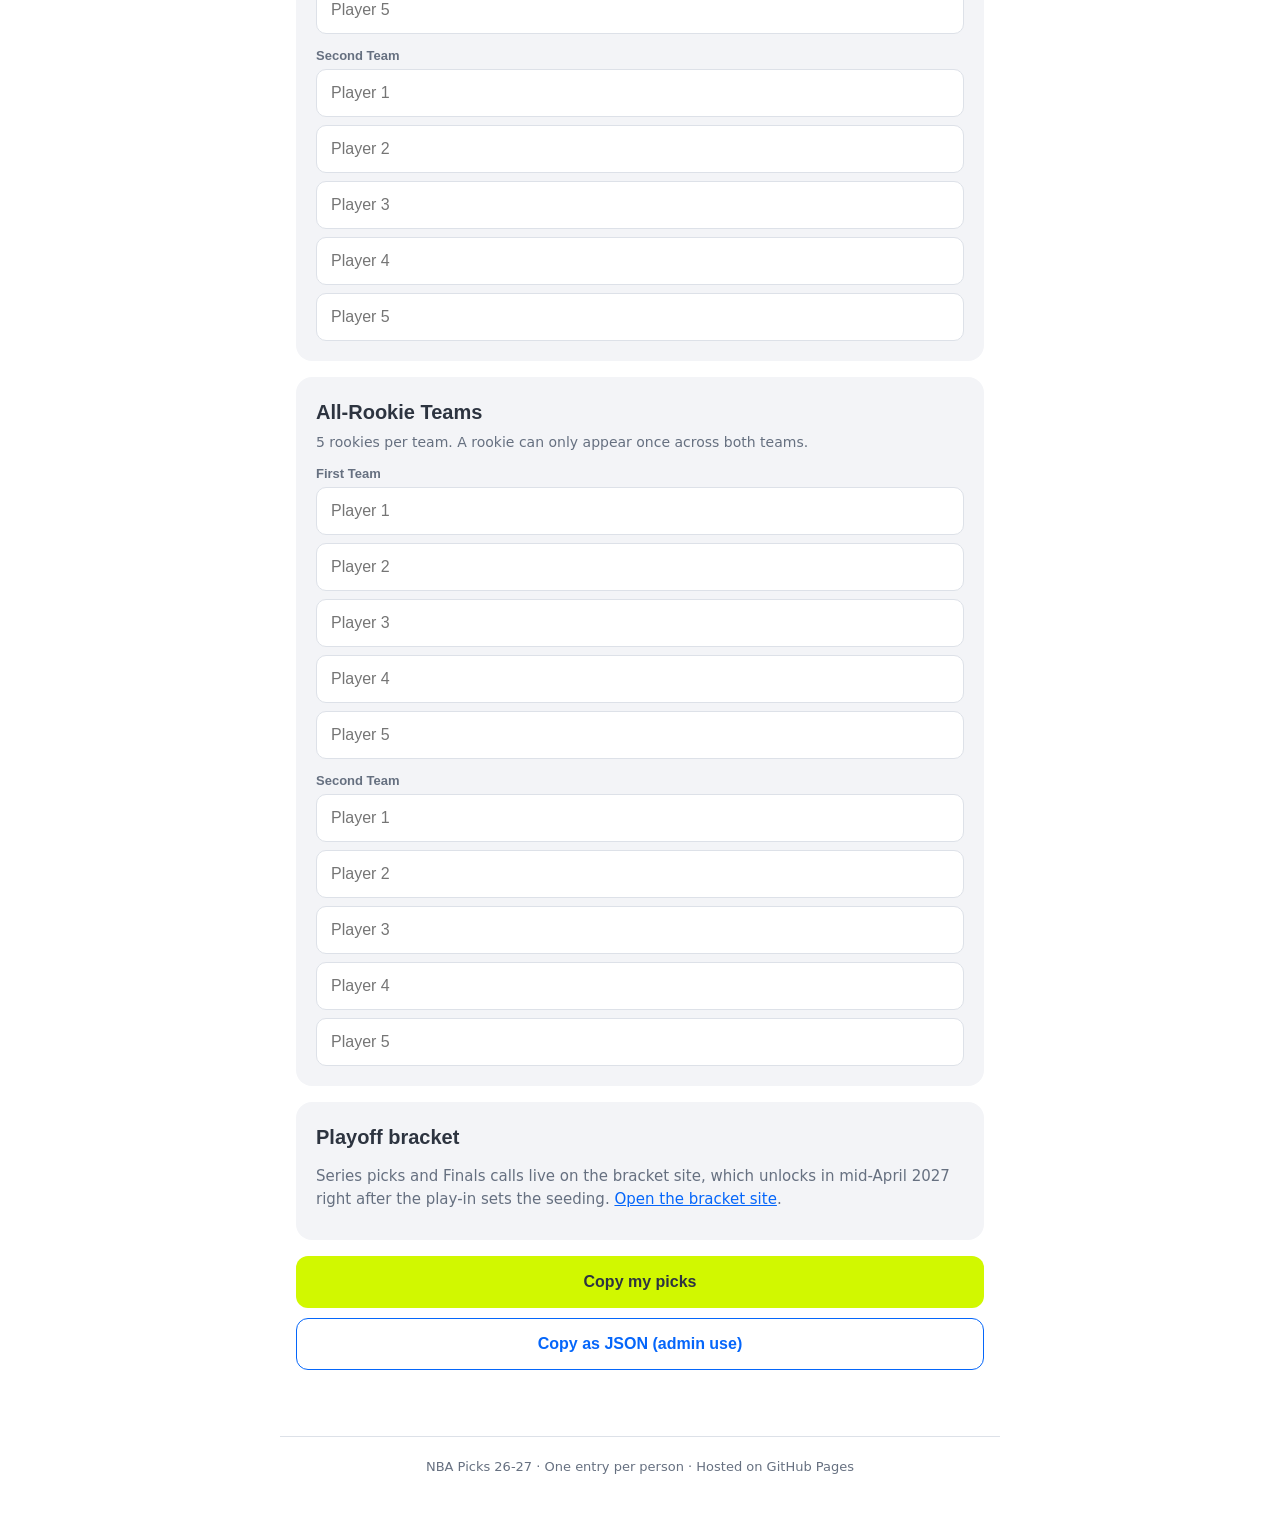
==== commit d38cf11a: "Add All-Star picks: 12 per conference (5 starters, 7 reserves), locks at starter announcement in lat" ====
--- a/index.html
+++ b/index.html
@@ -75,6 +75,16 @@
       <input class="pl" id="f-eoy" placeholder="Name or team, e.g. Sam Presti" autocomplete="off">
     </div>
 
+
+    <div class="panel reveal">
+      <h2>All-Star teams</h2>
+      <p class="sub">The 24 All-Stars for Phoenix (Feb 19-21, 2027): 12 per conference - 5 starters, 7 reserves. This one locks earlier than the rest: when the starters are announced in late January 2027.</p>
+      <span class="field-label">East starters (5)</span><div class="row5" id="f-ase-s"></div>
+      <span class="field-label">East reserves (7)</span><div class="row5" id="f-ase-r"></div>
+      <span class="field-label">West starters (5)</span><div class="row5" id="f-asw-s"></div>
+      <span class="field-label">West reserves (7)</span><div class="row5" id="f-asw-r"></div>
+    </div>
+
     <div class="panel reveal">
       <h2>All-NBA Teams</h2>
       <p class="sub">5 players per team. A player can only appear once across all three teams.</p>
@@ -115,9 +125,9 @@
     <div class="panel reveal in-view">
       <h2>How it works</h2>
       <ol class="rules">
-        <li><strong>Enter before the deadline.</strong> Award picks lock when the 2027 play-in tournament tips off (mid-April 2027). The playoff bracket on its own site opens right after and locks before Game 1 of the first round.</li>
+        <li><strong>Two deadlines.</strong> All-Star picks lock when the 2027 starters are announced (expected late January 2027, game is Feb 21 in Phoenix). All other award picks lock when the 2027 play-in tournament tips off (mid-April 2027). The playoff bracket on its own site opens right after and locks before Game 1 of the first round.</li>
         <li><strong>Submit in the group chat.</strong> This site cannot store entries itself. Fill the form, copy the text, paste it to Miguel. He adds it to the leaderboard.</li>
-        <li><strong>Scoring is automatic.</strong> Once official results are in (awards are announced during the playoffs, All-NBA teams shortly after), the leaderboard scores itself.</li>
+        <li><strong>Scoring is automatic.</strong> Once official results are in (All-Stars in January, awards during the playoffs, All-NBA teams shortly after), the leaderboard scores itself.</li>
         <li><strong>Winner takes the pot.</strong> Most points wins. Tiebreak: correct MVP, then correct DPOY, then earliest submission.</li>
       </ol>
     </div>
@@ -137,11 +147,13 @@
         <tr><td>Teammate of the Year</td><td>4</td></tr>
         <tr><td>Social Justice Champion</td><td>4</td></tr>
         <tr><td>Executive of the Year</td><td>4</td></tr>
+        <tr><td>All-Star starter, per player</td><td>2 (1 if you named him as a reserve)</td></tr>
+        <tr><td>All-Star reserve, per player</td><td>2 (1 if you named him as a starter)</td></tr>
         <tr><td>All-NBA, per player</td><td>3 in the exact team you called, 2 if on a different All-NBA team</td></tr>
         <tr><td>All-Defensive, per player</td><td>2 in the exact team, 1 if on the other team</td></tr>
         <tr><td>All-Rookie, per player</td><td>2 in the exact team, 1 if on the other team</td></tr>
       </table>
-      <p class="sub" style="margin-top:10px">Max from this site: 157 pts. Playoff bracket points in April, on the bracket site: 5 per 1st-round series, 8 per conference semi, 12 per conference final, 20 for the Finals series, +2 per exact series length.</p>
+      <p class="sub" style="margin-top:10px">Max from this site: 205 pts. Playoff bracket points in April, on the bracket site: 5 per 1st-round series, 8 per conference semi, 12 per conference final, 20 for the Finals series, +2 per exact series length.</p>
     </div>
   </section>
 </main>
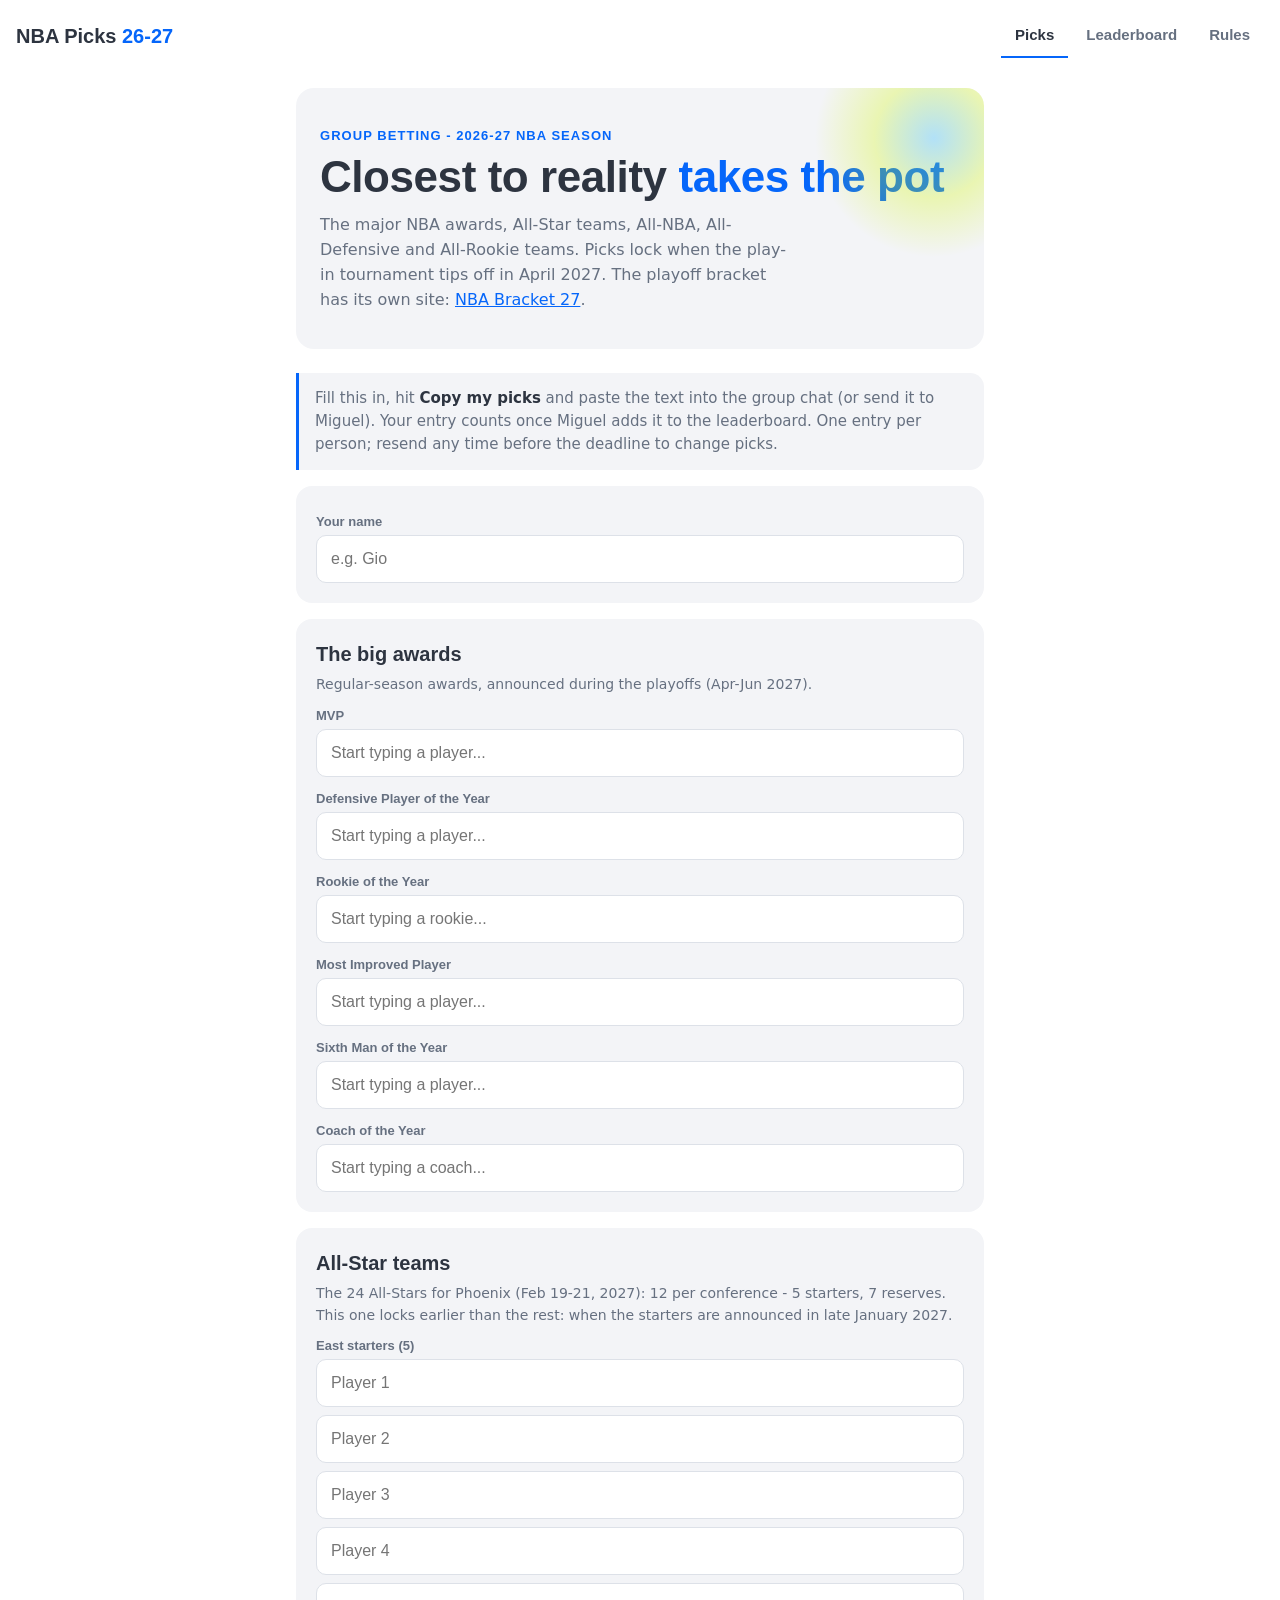
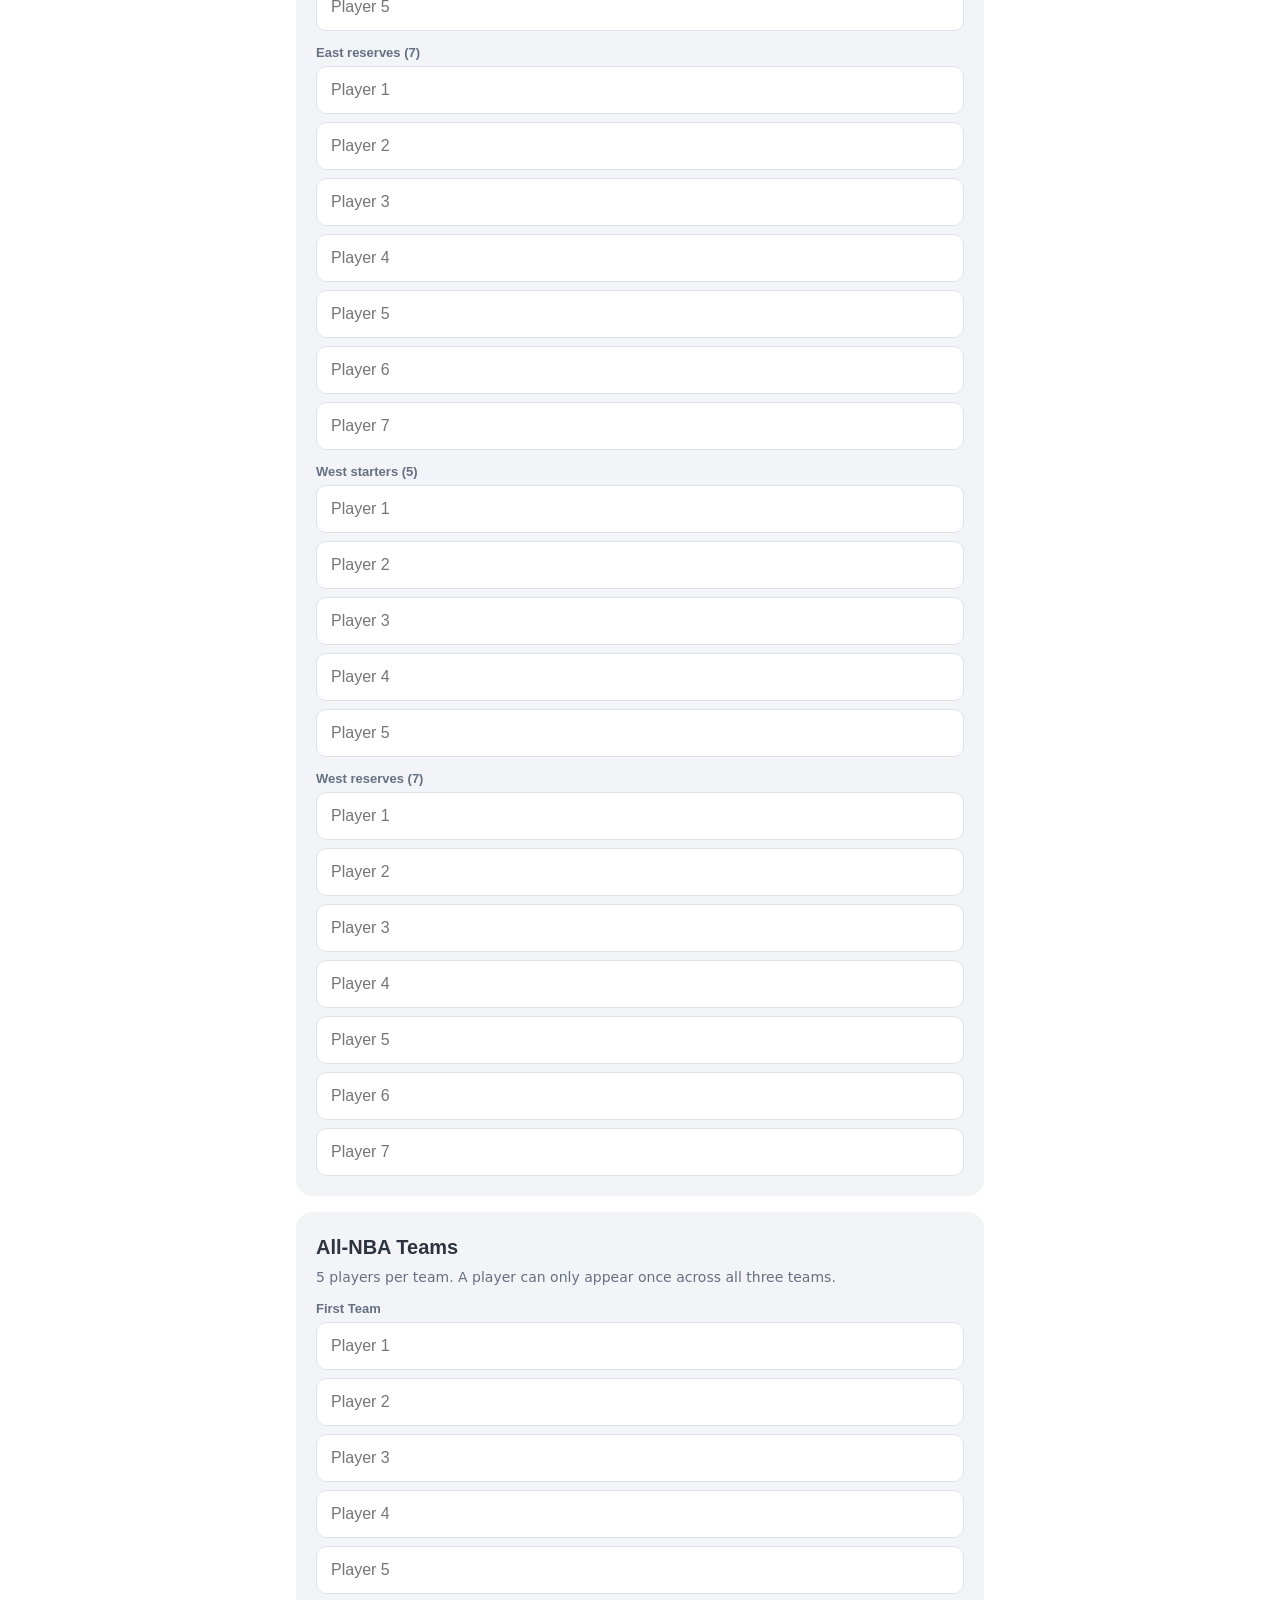
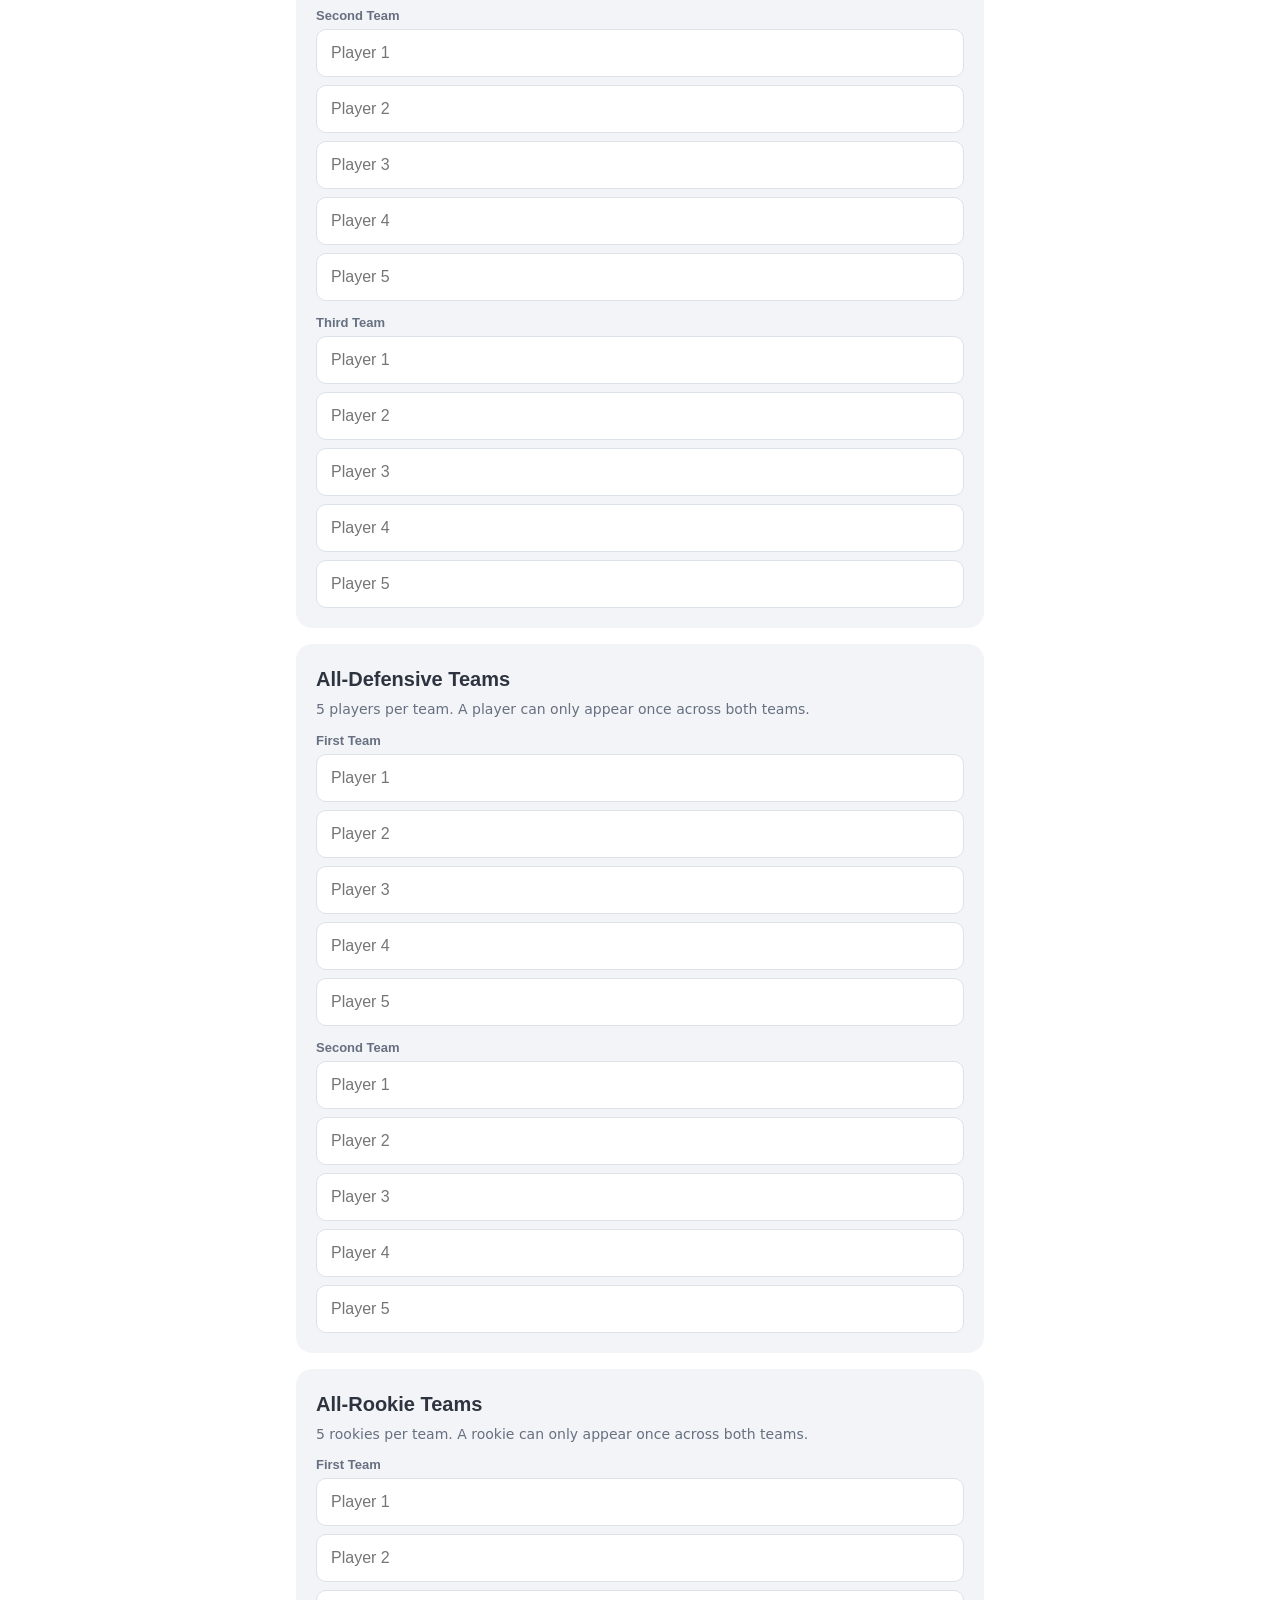
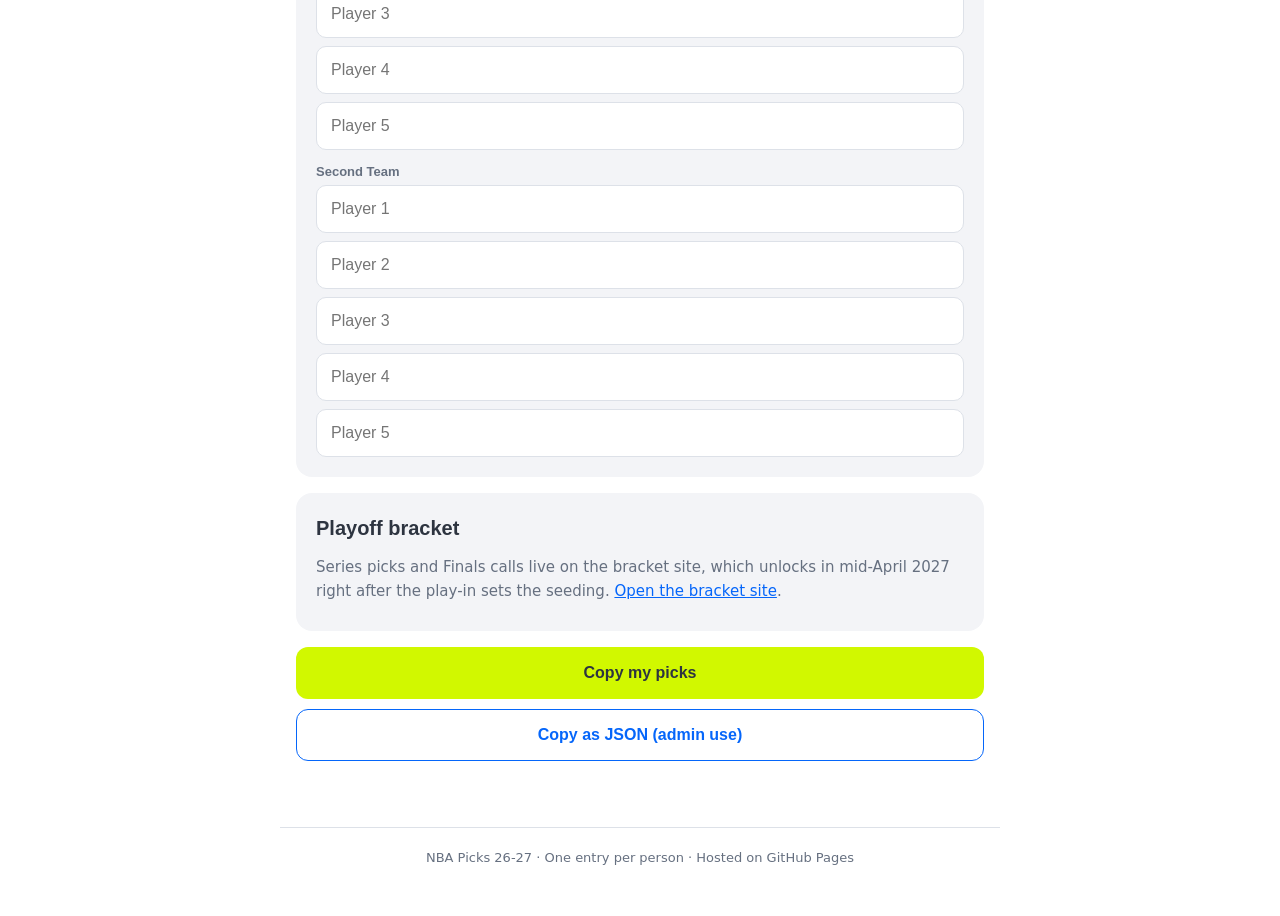
==== commit 3085ce3c: "Remove five awards and Clutch from form and rules" ====
--- a/index.html
+++ b/index.html
@@ -30,7 +30,7 @@
   <section class="hero reveal">
     <p class="kicker">Group betting - 2026-27 NBA season</p>
     <h1>Closest to reality <span class="accent">takes the pot</span></h1>
-    <p class="support">Every NBA award, every All-NBA, All-Defensive and All-Rookie team. Picks lock when the play-in tournament tips off in April 2027. The playoff bracket has its own site: <a href="https://miguelbiacora2000-gif.github.io/nba-bracket-27/">NBA Bracket 27</a>.</p>
+    <p class="support">The major NBA awards, All-Star teams, All-NBA, All-Defensive and All-Rookie teams. Picks lock when the play-in tournament tips off in April 2027. The playoff bracket has its own site: <a href="https://miguelbiacora2000-gif.github.io/nba-bracket-27/">NBA Bracket 27</a>.</p>
   </section>
 
   <section class="tab active" id="tab-pick" aria-label="Make your picks">
@@ -54,25 +54,8 @@
       <input class="pl" id="f-mip" list="players" placeholder="Start typing a player..." autocomplete="off">
       <label class="field-label" for="f-smoy">Sixth Man of the Year</label>
       <input class="pl" id="f-smoy" list="players" placeholder="Start typing a player..." autocomplete="off">
-      <label class="field-label" for="f-clutch">Clutch Player of the Year</label>
-      <input class="pl" id="f-clutch" list="players" placeholder="Start typing a player..." autocomplete="off">
       <label class="field-label" for="f-coty">Coach of the Year</label>
       <input class="pl" id="f-coty" list="coaches" placeholder="Start typing a coach..." autocomplete="off">
-    </div>
-
-    <div class="panel reveal">
-      <h2>More NBA awards</h2>
-      <p class="sub">The rest of the official trophy list. Same deadline, smaller points.</p>
-      <label class="field-label" for="f-hustle">Hustle Award</label>
-      <input class="pl" id="f-hustle" list="players" placeholder="Start typing a player..." autocomplete="off">
-      <label class="field-label" for="f-sport">Sportsmanship Award</label>
-      <input class="pl" id="f-sport" list="players" placeholder="Start typing a player..." autocomplete="off">
-      <label class="field-label" for="f-team">Twyman-Stokes Teammate of the Year</label>
-      <input class="pl" id="f-team" list="players" placeholder="Start typing a player..." autocomplete="off">
-      <label class="field-label" for="f-sjc">Social Justice Champion</label>
-      <input class="pl" id="f-sjc" list="players" placeholder="Start typing a player..." autocomplete="off">
-      <label class="field-label" for="f-eoy">Executive of the Year</label>
-      <input class="pl" id="f-eoy" placeholder="Name or team, e.g. Sam Presti" autocomplete="off">
     </div>
 
 
@@ -125,7 +108,7 @@
     <div class="panel reveal in-view">
       <h2>How it works</h2>
       <ol class="rules">
-        <li><strong>Two deadlines.</strong> All-Star picks lock when the 2027 starters are announced (expected late January 2027, game is Feb 21 in Phoenix). All other award picks lock when the 2027 play-in tournament tips off (mid-April 2027). The playoff bracket on its own site opens right after and locks before Game 1 of the first round.</li>
+        <li><strong>Two deadlines.</strong> All-Star picks lock when the 2027 starters are announced (expected late January 2027, game is Feb 21 in Phoenix). All award picks lock when the 2027 play-in tournament tips off (mid-April 2027). The playoff bracket on its own site opens right after and locks before Game 1 of the first round.</li>
         <li><strong>Submit in the group chat.</strong> This site cannot store entries itself. Fill the form, copy the text, paste it to Miguel. He adds it to the leaderboard.</li>
         <li><strong>Scoring is automatic.</strong> Once official results are in (All-Stars in January, awards during the playoffs, All-NBA teams shortly after), the leaderboard scores itself.</li>
         <li><strong>Winner takes the pot.</strong> Most points wins. Tiebreak: correct MVP, then correct DPOY, then earliest submission.</li>
@@ -140,20 +123,14 @@
         <tr><td>Rookie of the Year</td><td>8 (4 if 2nd or 3rd)</td></tr>
         <tr><td>Most Improved Player</td><td>8 (4 if 2nd or 3rd)</td></tr>
         <tr><td>Sixth Man of the Year</td><td>6 (3 if 2nd or 3rd)</td></tr>
-        <tr><td>Clutch Player of the Year</td><td>6 (3 if 2nd or 3rd)</td></tr>
         <tr><td>Coach of the Year</td><td>6 (3 if 2nd or 3rd)</td></tr>
-        <tr><td>Hustle Award</td><td>4</td></tr>
-        <tr><td>Sportsmanship Award</td><td>4</td></tr>
-        <tr><td>Teammate of the Year</td><td>4</td></tr>
-        <tr><td>Social Justice Champion</td><td>4</td></tr>
-        <tr><td>Executive of the Year</td><td>4</td></tr>
         <tr><td>All-Star starter, per player</td><td>2 (1 if you named him as a reserve)</td></tr>
         <tr><td>All-Star reserve, per player</td><td>2 (1 if you named him as a starter)</td></tr>
         <tr><td>All-NBA, per player</td><td>3 in the exact team you called, 2 if on a different All-NBA team</td></tr>
         <tr><td>All-Defensive, per player</td><td>2 in the exact team, 1 if on the other team</td></tr>
         <tr><td>All-Rookie, per player</td><td>2 in the exact team, 1 if on the other team</td></tr>
       </table>
-      <p class="sub" style="margin-top:10px">Max from this site: 205 pts. Playoff bracket points in April, on the bracket site: 5 per 1st-round series, 8 per conference semi, 12 per conference final, 20 for the Finals series, +2 per exact series length.</p>
+      <p class="sub" style="margin-top:10px">Max from this site: 179 pts. Playoff bracket points in April, on the bracket site: 5 per 1st-round series, 8 per conference semi, 12 per conference final, 20 for the Finals series, +2 per exact series length.</p>
     </div>
   </section>
 </main>
